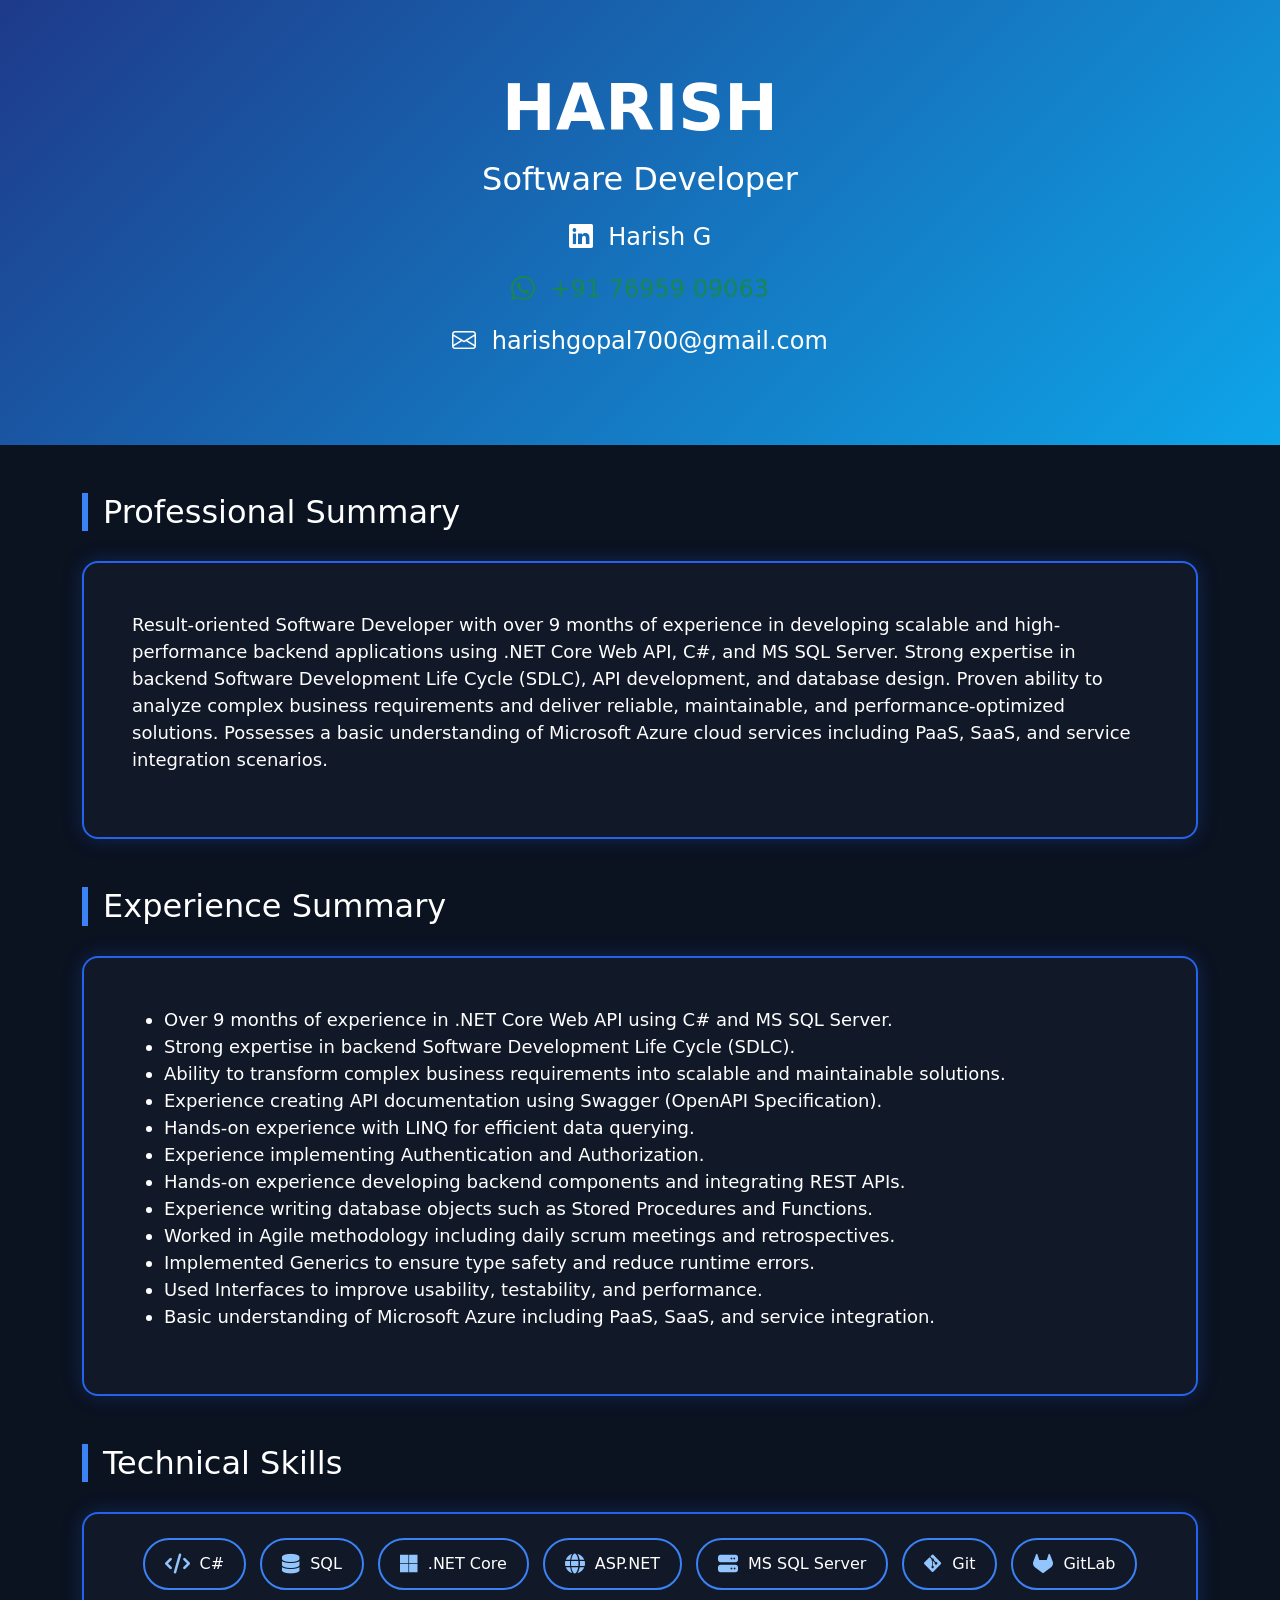
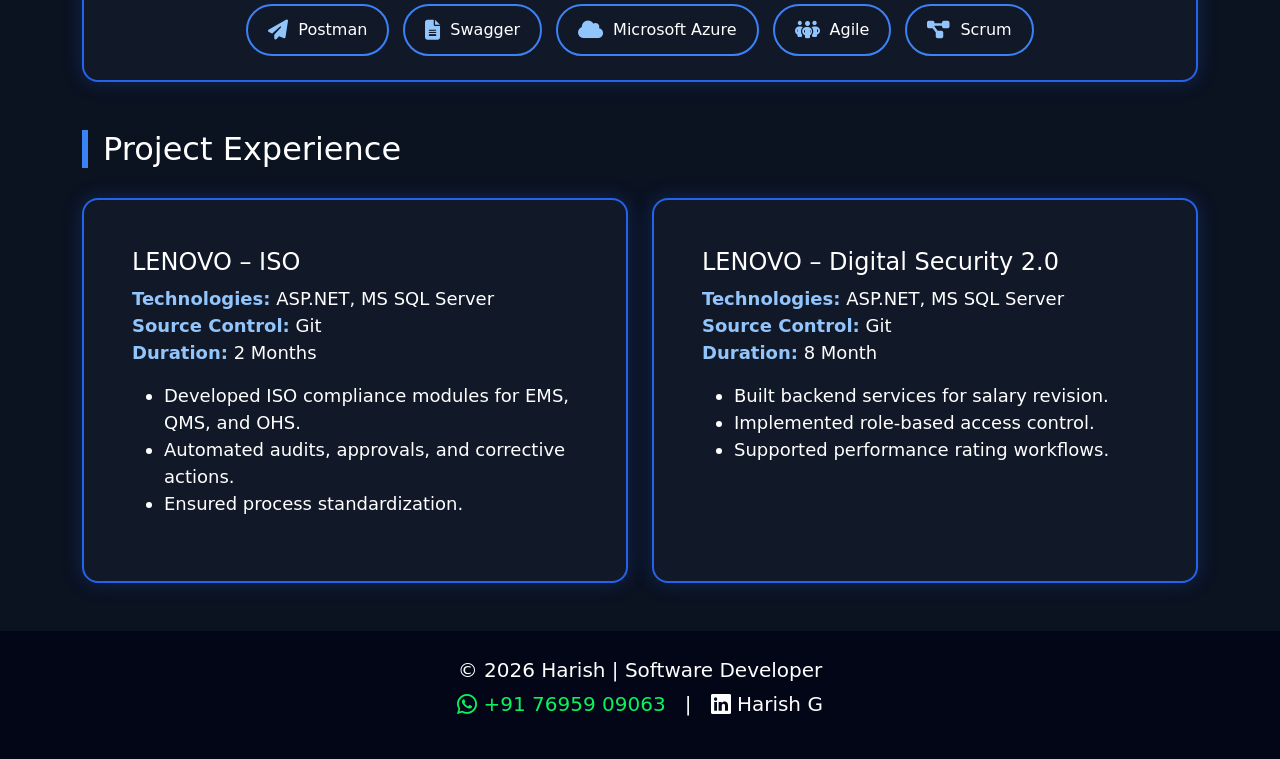
==== index.html @ 1e72f40f "Fix HTML encoding issues in index.html" ====
<!DOCTYPE html>
<html lang="en">
<head>
    <meta charset="UTF-8">
    <title>Harish | Software Developer</title>
    <meta name="viewport" content="width=device-width, initial-scale=1">

    <!-- Bootstrap -->
    <link href="https://cdn.jsdelivr.net/npm/bootstrap@5.3.2/dist/css/bootstrap.min.css" rel="stylesheet">

    <!-- Icons -->
    <link href="https://cdn.jsdelivr.net/npm/bootstrap-icons/font/bootstrap-icons.css" rel="stylesheet">
    <link href="https://cdnjs.cloudflare.com/ajax/libs/font-awesome/6.5.1/css/all.min.css" rel="stylesheet">

    <style>
        /* FORCE WHITE TEXT */
        body, p, li, span, a,
        h1, h2, h3, h4, h5, h6 {
            color: #ffffff !important;
        }

        body {
            margin: 0;
            background-color: #0b1220;
            font-size: 18px;
        }

        a { text-decoration: none; }

        /* HERO */
        .hero {
            background: linear-gradient(135deg, #1e3a8a, #0ea5e9);
            padding: 70px 0;
            text-align: center;
        }

        .hero * {
            background: transparent !important;
        }

        h1 { font-size: 4rem; }

        /* SECTION TITLE */
        .section-title {
            border-left: 6px solid #3b82f6;
            padding-left: 15px;
            margin-bottom: 30px;
        }

        /* CARD */
        .card {
            background-color: #111827;
            border: 2px solid #2563eb;
            border-radius: 16px;
            box-shadow: 0 0 20px rgba(37,99,235,0.25);
            transition: all 0.35s ease;
        }

        .card:hover {
            transform: translateY(-8px);
            box-shadow: 0 25px 45px rgba(59,130,246,0.55);
        }

        /* TECH SKILL BUTTONS */
        .skills-wrapper {
            display: flex;
            flex-wrap: wrap;
            justify-content: center;
            gap: 14px;
        }

        .skill-btn {
            display: inline-flex;
            align-items: center;
            gap: 10px;
            padding: 12px 20px;
            border-radius: 30px;
            border: 2px solid #3b82f6;
            background: transparent;
            color: #ffffff;
            font-size: 16px;
            transition: all 0.3s ease;
            cursor: pointer;
        }

        .skill-btn i {
            font-size: 20px;
            color: #93c5fd;
        }

        .skill-btn:hover {
            background: #2563eb;
            transform: translateY(-5px) scale(1.05);
            box-shadow: 0 0 20px rgba(59,130,246,0.7);
        }

        /* WHATSAPP */
        .whatsapp {
            color: #0af25f !important;
        }

        footer {
            background-color: #020617;
        }

        .project-meta strong {
            color: #93c5fd !important;
        }
    </style>
</head>
<body>

<!-- HERO -->
<section class="hero">
    <div class="container text-center">
        <h1 class="fw-bold">HARISH</h1>
        <p class="fs-2">Software Developer</p>

        <!-- LinkedIn -->
        <p class="fs-4">
            <i class="bi bi-linkedin me-2"></i>
            <a href="https://www.linkedin.com/in/harish5630145/"
               target="_blank"
               rel="noopener noreferrer">
                Harish G
            </a>
        </p>

        <!-- WhatsApp -->
        <p class="fs-4">
            <i class="bi bi-whatsapp me-2 text-success"></i>
            <a href="https://wa.me/917695909063"
               target="_blank"
               rel="noopener noreferrer"
               class="text-success">
                +91 76959 09063
            </a>
        </p>

        <!-- Email -->
       <p class="fs-4">
    <i class="bi bi-envelope me-2"></i>
    <a href="mailto:harishgopal700@gmail.com">
        harishgopal700@gmail.com
    </a>
</p>
    </div>
</section>


<div class="container my-5">

    <!-- PROFESSIONAL SUMMARY -->
    <section class="mb-5">
        <h2 class="section-title">Professional Summary</h2>
        <div class="card p-5">
            <p>
                     Result-oriented Software Developer with over 9 months of experience in developing
                scalable and high-performance backend applications using .NET Core Web API, C#,
                and MS SQL Server. Strong expertise in backend Software Development Life Cycle (SDLC),
                API development, and database design. Proven ability to analyze complex business
                requirements and deliver reliable, maintainable, and performance-optimized solutions.
                Possesses a basic understanding of Microsoft Azure cloud services including PaaS,
                SaaS, and service integration scenarios.
            </p>
        </div>
    </section>

    <!-- EXPERIENCE SUMMARY -->
    <section class="mb-5">
        <h2 class="section-title">Experience Summary</h2>
        <div class="card p-5">
            <ul>
               <li>Over 9 months of experience in .NET Core Web API using C# and MS SQL Server.</li>
                <li>Strong expertise in backend Software Development Life Cycle (SDLC).</li>
                <li>Ability to transform complex business requirements into scalable and maintainable solutions.</li>
                <li>Experience creating API documentation using Swagger (OpenAPI Specification).</li>
                <li>Hands-on experience with LINQ for efficient data querying.</li>
                <li>Experience implementing Authentication and Authorization.</li>
                <li>Hands-on experience developing backend components and integrating REST APIs.</li>
                <li>Experience writing database objects such as Stored Procedures and Functions.</li>
                <li>Worked in Agile methodology including daily scrum meetings and retrospectives.</li>
                <li>Implemented Generics to ensure type safety and reduce runtime errors.</li>
                <li>Used Interfaces to improve usability, testability, and performance.</li>
                <li>Basic understanding of Microsoft Azure including PaaS, SaaS, and service integration.</li>
            </ul>
        </div>
    </section>

    <!-- TECHNICAL SKILLS (ICON + TEXT BUTTONS) -->
    <section class="mb-5">
        <h2 class="section-title">Technical Skills</h2>
        <div class="card p-4">
            <div class="skills-wrapper">
                <div class="skill-btn"><i class="fa-solid fa-code"></i> C#</div>
                <div class="skill-btn"><i class="fa-solid fa-database"></i> SQL</div>
                <div class="skill-btn"><i class="fa-brands fa-microsoft"></i> .NET Core</div>
                <div class="skill-btn"><i class="fa-solid fa-globe"></i> ASP.NET</div>
                <div class="skill-btn"><i class="fa-solid fa-server"></i> MS SQL Server</div>
                <div class="skill-btn"><i class="fa-brands fa-git-alt"></i> Git</div>
                <div class="skill-btn"><i class="fa-brands fa-gitlab"></i> GitLab</div>
                <div class="skill-btn"><i class="fa-solid fa-paper-plane"></i> Postman</div>
                <div class="skill-btn"><i class="fa-solid fa-file-lines"></i> Swagger</div>
                <div class="skill-btn"><i class="fa-solid fa-cloud"></i> Microsoft Azure</div>
                <div class="skill-btn"><i class="fa-solid fa-people-group"></i> Agile</div>
                <div class="skill-btn"><i class="fa-solid fa-diagram-project"></i> Scrum</div>
            </div>
        </div>
    </section>

    <!-- PROJECT EXPERIENCE -->
    <section>
        <h2 class="section-title">Project Experience</h2>

        <div class="row g-4">
            <div class="col-md-6">
                <div class="card p-5 h-100">
                    <h4>LENOVO – ISO</h4>
                    <p class="project-meta">
                        <strong>Technologies:</strong> ASP.NET, MS SQL Server<br>
						<strong>Source Control:</strong> Git<br>
                        <strong>Duration:</strong> 2 Months
                    </p>
                    <ul>
                        <li>Developed ISO compliance modules for EMS, QMS, and OHS.</li>
                        <li>Automated audits, approvals, and corrective actions.</li>
                        <li>Ensured process standardization.</li>
                    </ul>
                </div>
            </div>

            <div class="col-md-6">
                <div class="card p-5 h-100">
                    <h4>LENOVO – Digital Security 2.0</h4>
                    <p class="project-meta">
                        <strong>Technologies:</strong> ASP.NET, MS SQL Server<br>
                        <strong>Source Control:</strong> Git<br>
                        <strong>Duration:</strong> 8 Month
                    </p>
                    <ul>
                        <li>Built backend services for salary revision.</li>
                        <li>Implemented role-based access control.</li>
                        <li>Supported performance rating workflows.</li>
                    </ul>
                </div>
            </div>
        </div>
    </section>

</div>

<!-- FOOTER -->
<footer class="text-center py-4 mt-5">
    <p class="fs-5 mb-1">© 2026 Harish | Software Developer</p>
    <p class="fs-5">
        <i class="bi bi-whatsapp whatsapp"></i>
        <a href="https://wa.me/917695909063" target="_blank" class="whatsapp">
            +91 76959 09063
        </a>
        &nbsp; | &nbsp;
        <i class="bi bi-linkedin"></i>
        <a href="https://www.linkedin.com/in/harish5630145/" target="_blank">
            Harish G
        </a>
    </p>
</footer>

</body>
</html>
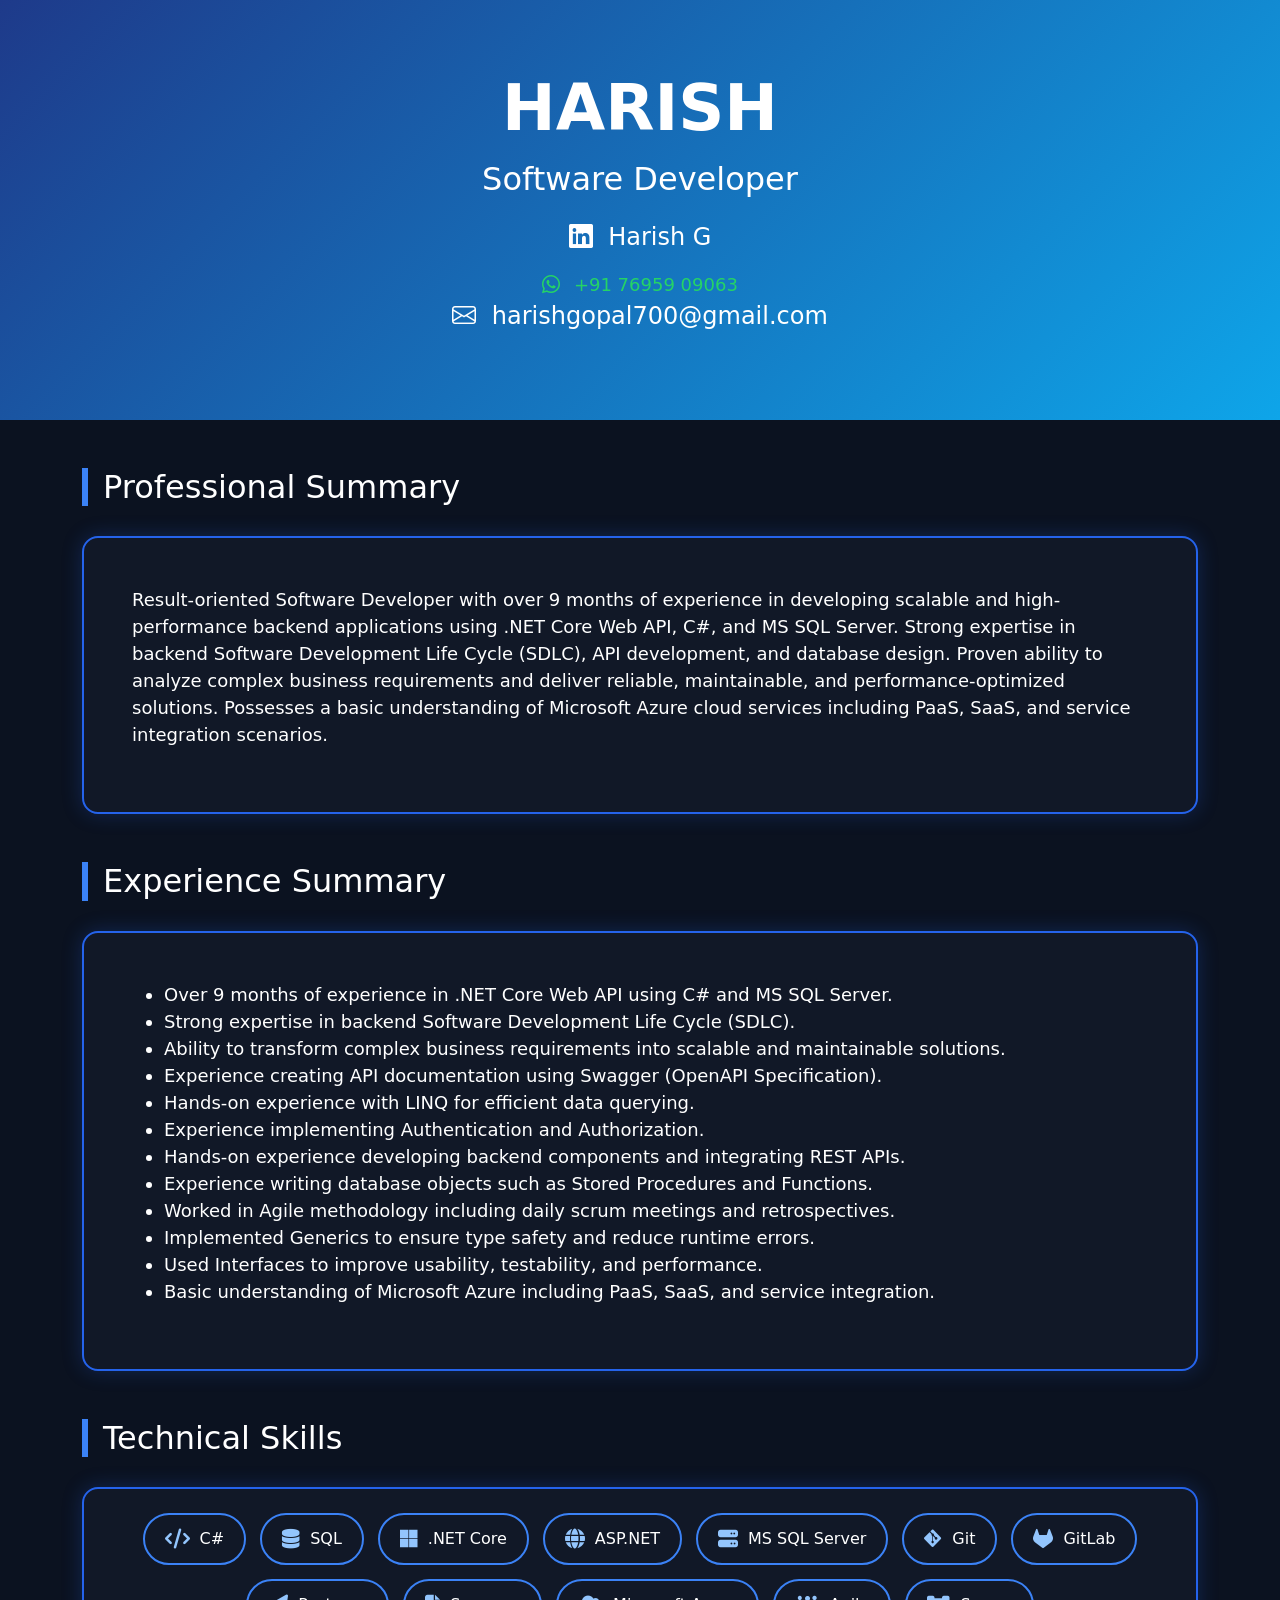
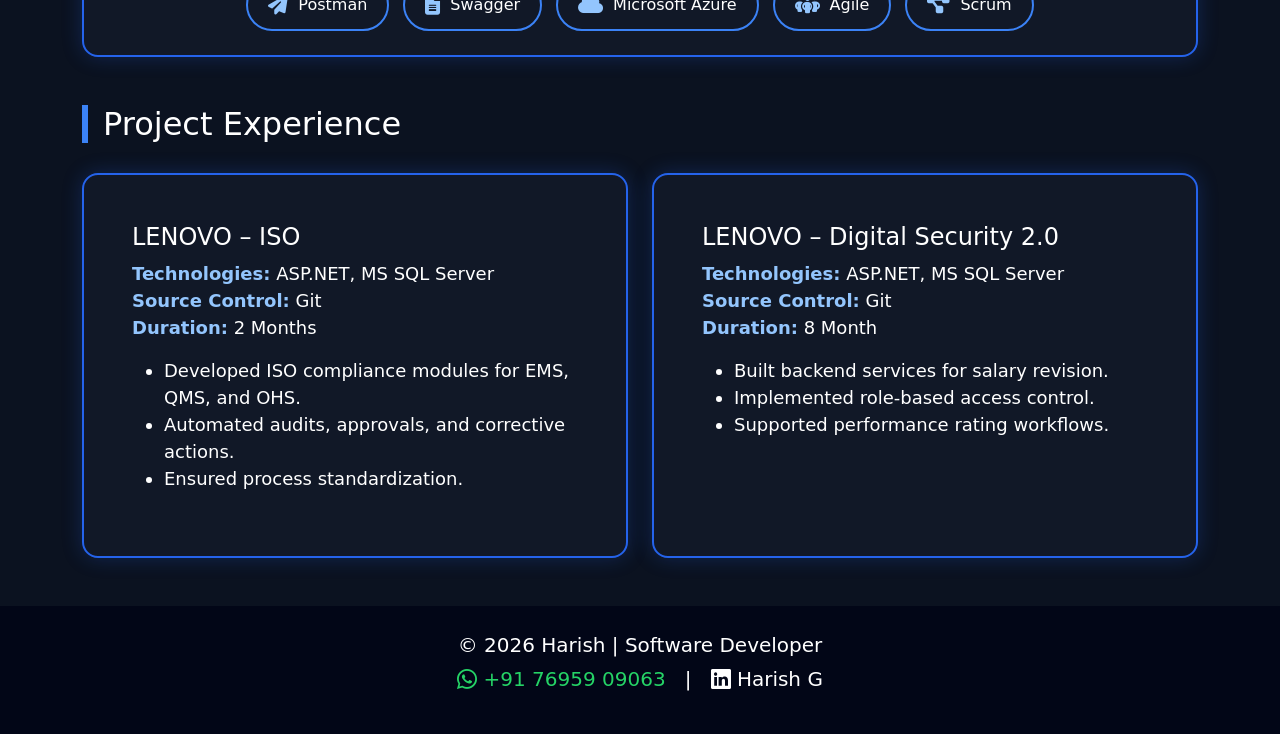
==== commit 2913a210: "Update index.html" ====
--- a/index.html
+++ b/index.html
@@ -96,7 +96,7 @@
 
         /* WHATSAPP */
         .whatsapp {
-            color: #0af25f !important;
+           color: #25D366 !important;
         }
 
         footer {
@@ -127,15 +127,14 @@
         </p>
 
         <!-- WhatsApp -->
-        <p class="fs-4">
-            <i class="bi bi-whatsapp me-2 text-success"></i>
-            <a href="https://wa.me/917695909063"
-               target="_blank"
-               rel="noopener noreferrer"
-               class="text-success">
-                +91 76959 09063
-            </a>
-        </p>
+		<i class="bi bi-whatsapp me-2 whatsapp"></i>
+		<a href="https://wa.me/917695909063"
+		   target="_blank"
+		   rel="noopener noreferrer"
+		   class="whatsapp">
+		    +91 76959 09063
+		</a>
+
 
         <!-- Email -->
        <p class="fs-4">
@@ -271,3 +270,4 @@
 
 
 
+
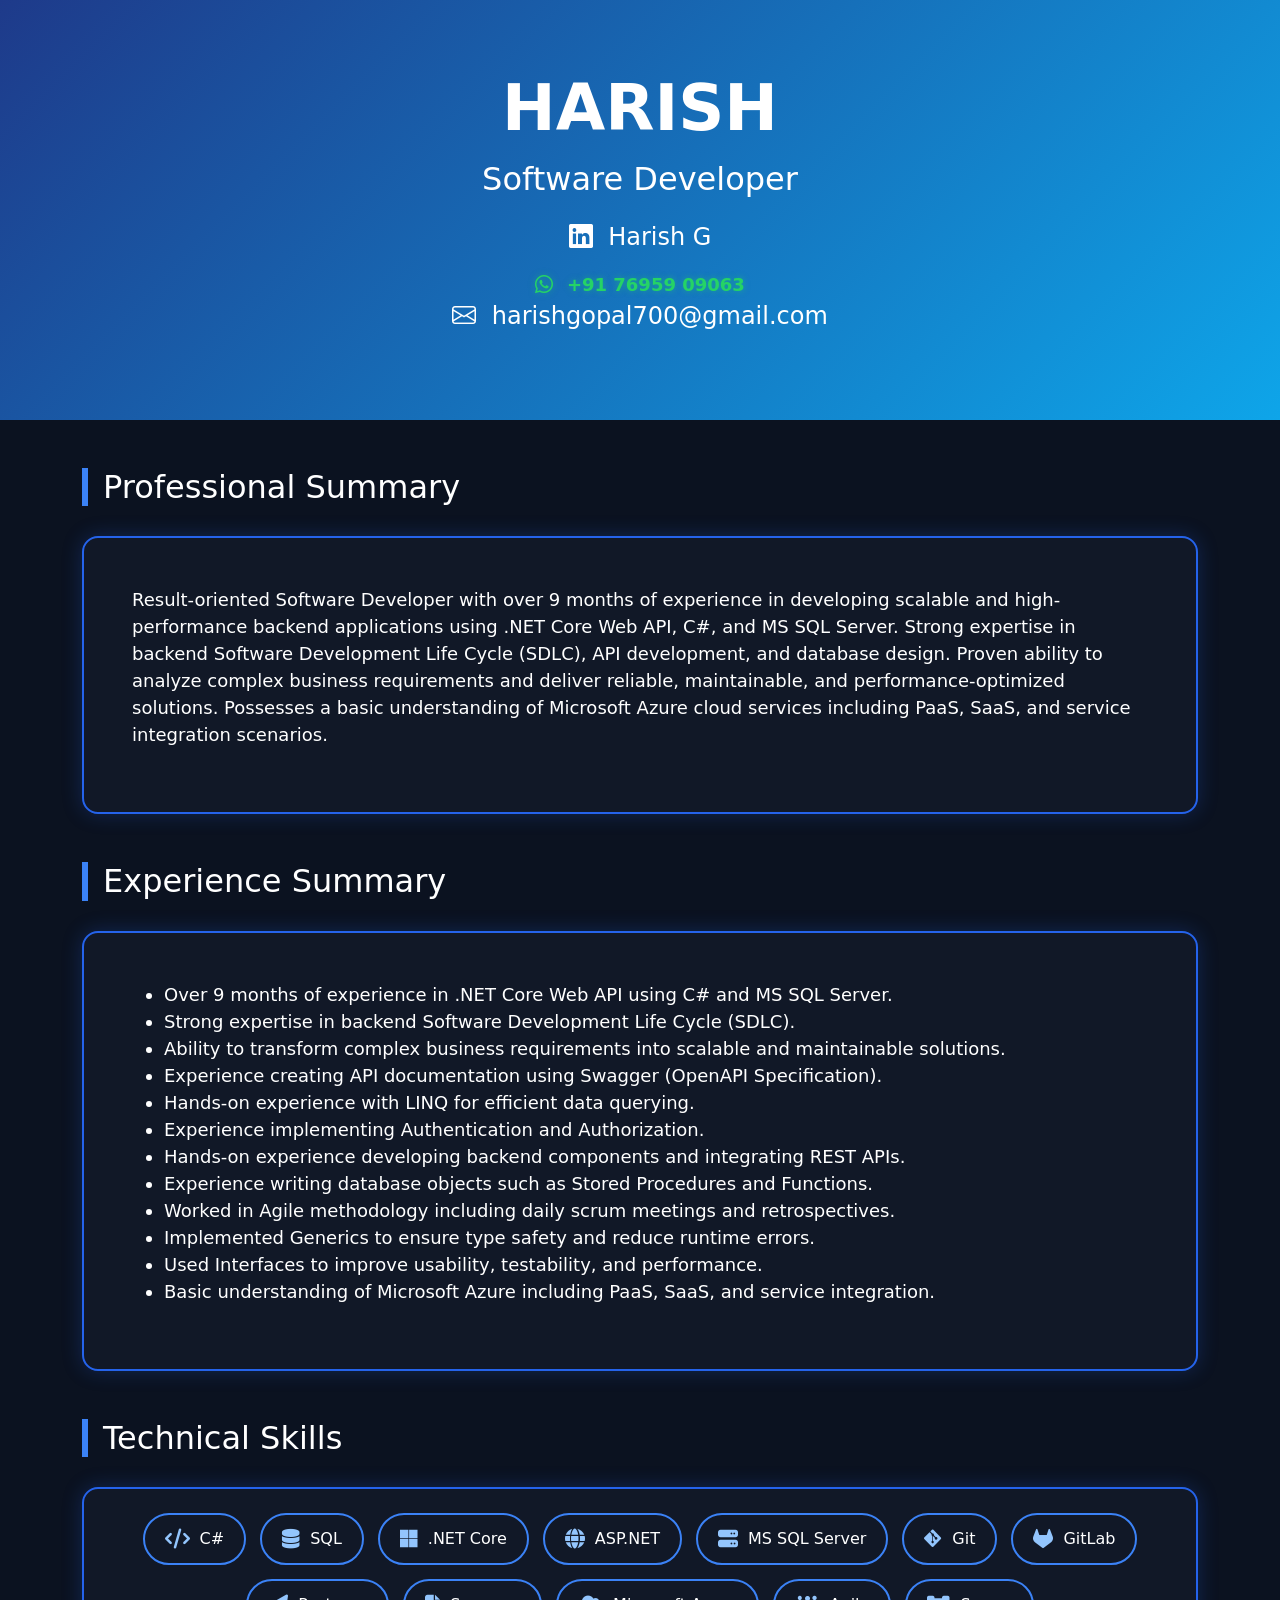
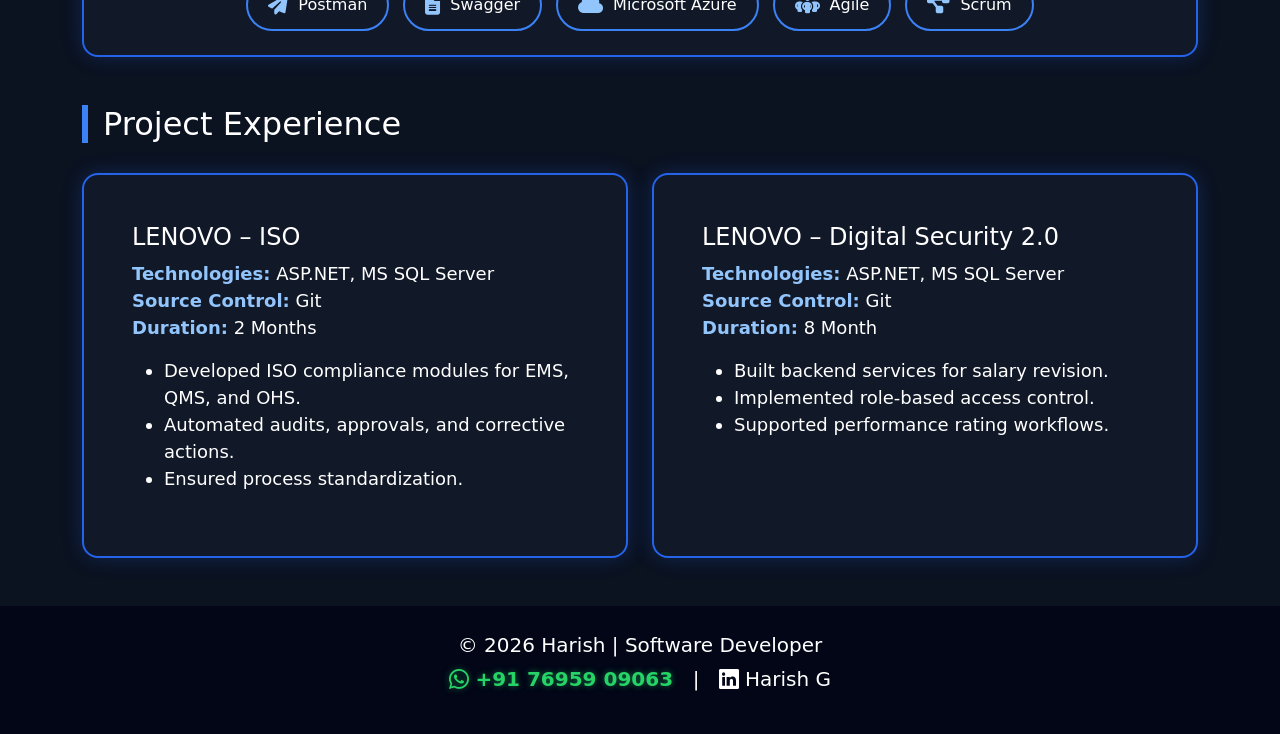
==== commit aa49d656: "Fix HTML encoding issues in index.html" ====
--- a/index.html
+++ b/index.html
@@ -95,9 +95,11 @@
         }
 
         /* WHATSAPP */
-        .whatsapp {
-           color: #25D366 !important;
-        }
+       .whatsapp {
+    color: #25D366 !important;
+    font-weight: 600;
+    text-shadow: 0 0 6px rgba(37, 211, 102, 0.5);
+}
 
         footer {
             background-color: #020617;
@@ -271,3 +273,4 @@
 
 
 
+
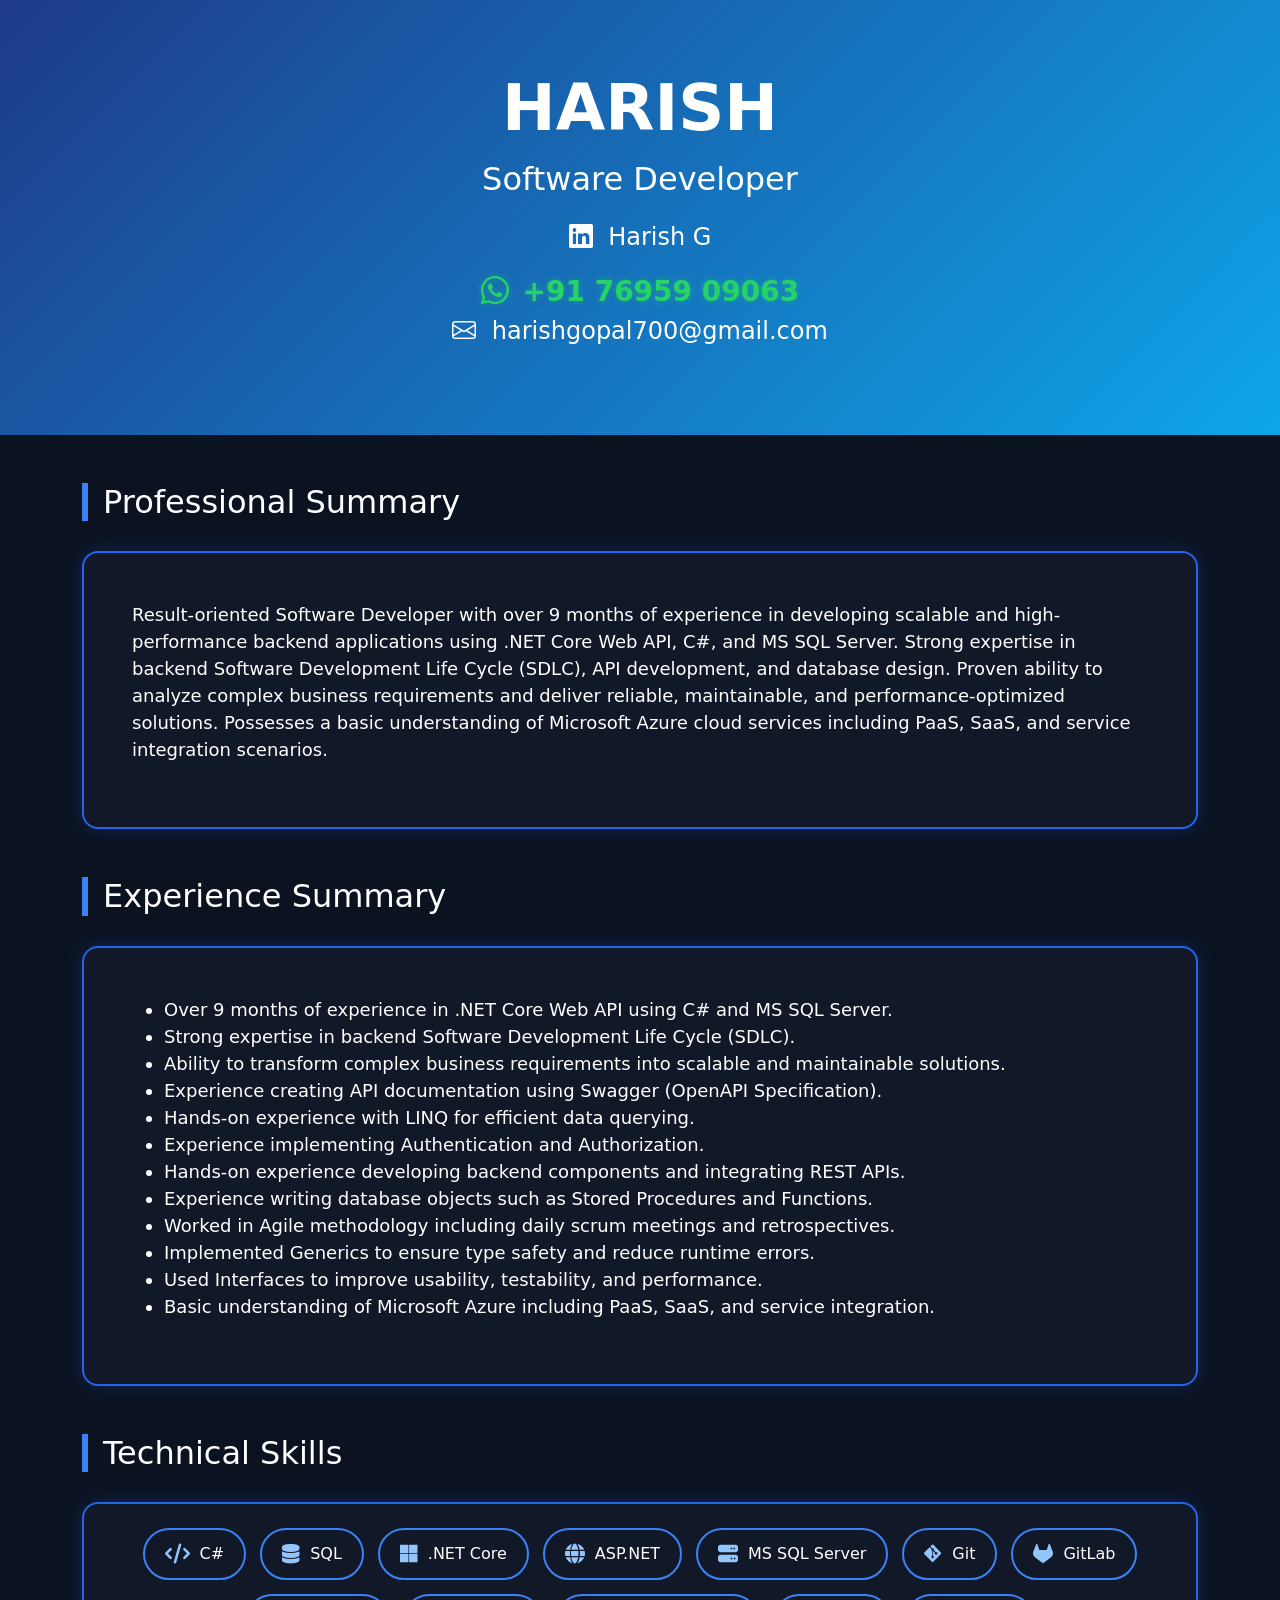
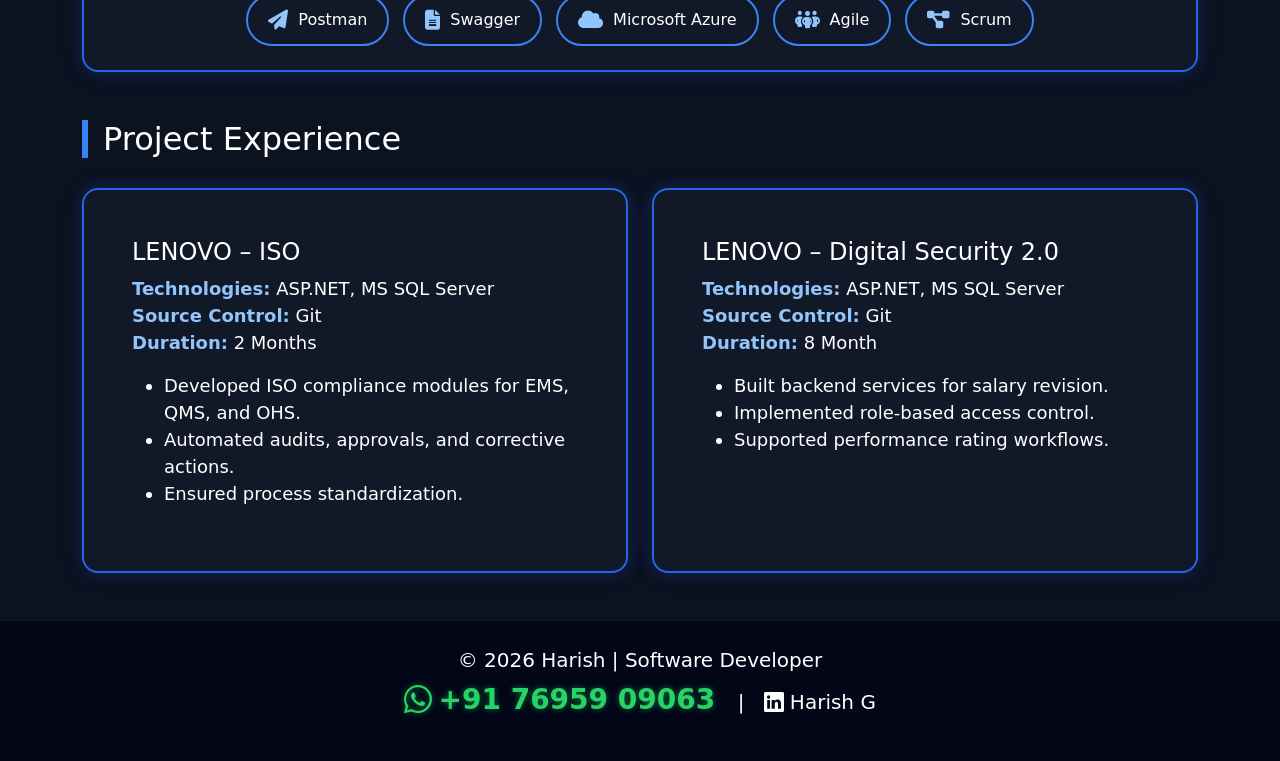
==== commit c373816a: "Fix HTML encoding issues in index.html" ====
--- a/index.html
+++ b/index.html
@@ -98,6 +98,7 @@
        .whatsapp {
     color: #25D366 !important;
     font-weight: 600;
+    font-size: 28px;
     text-shadow: 0 0 6px rgba(37, 211, 102, 0.5);
 }
 
@@ -274,3 +275,4 @@
 
 
 
+
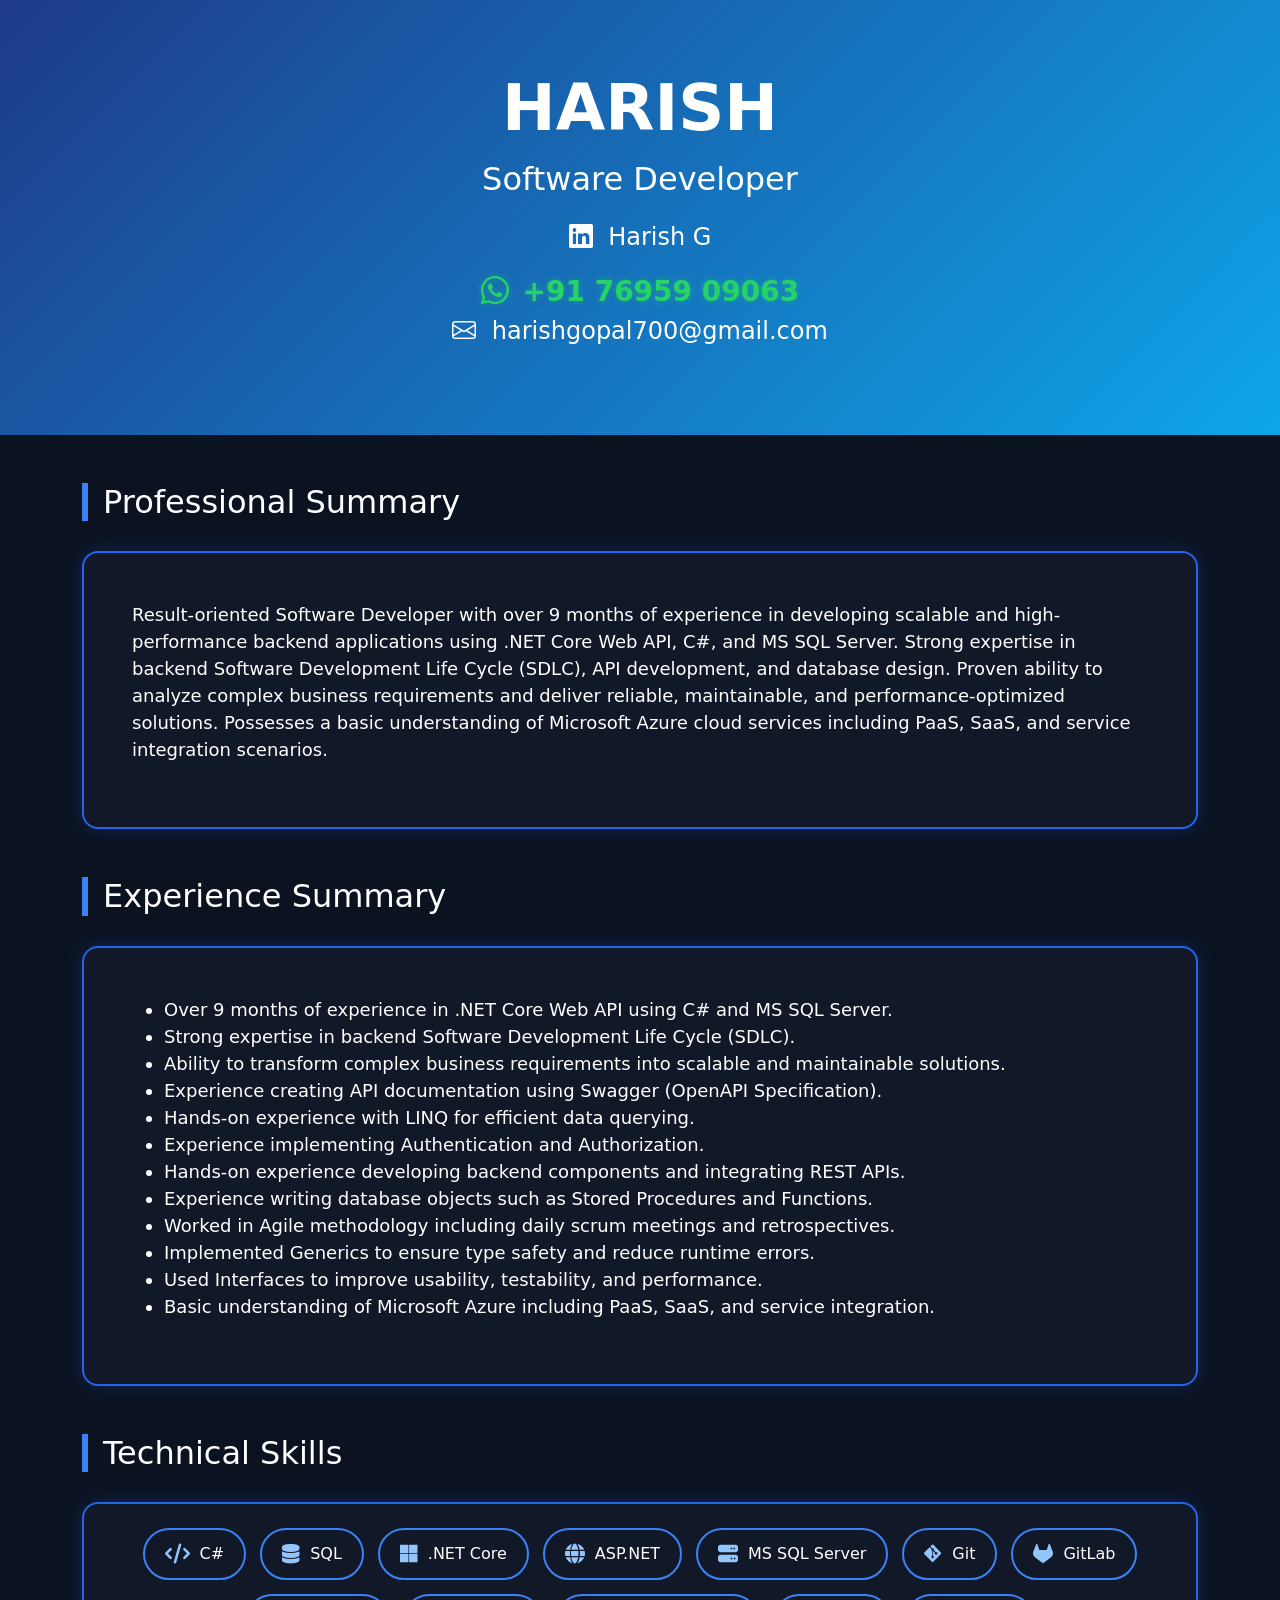
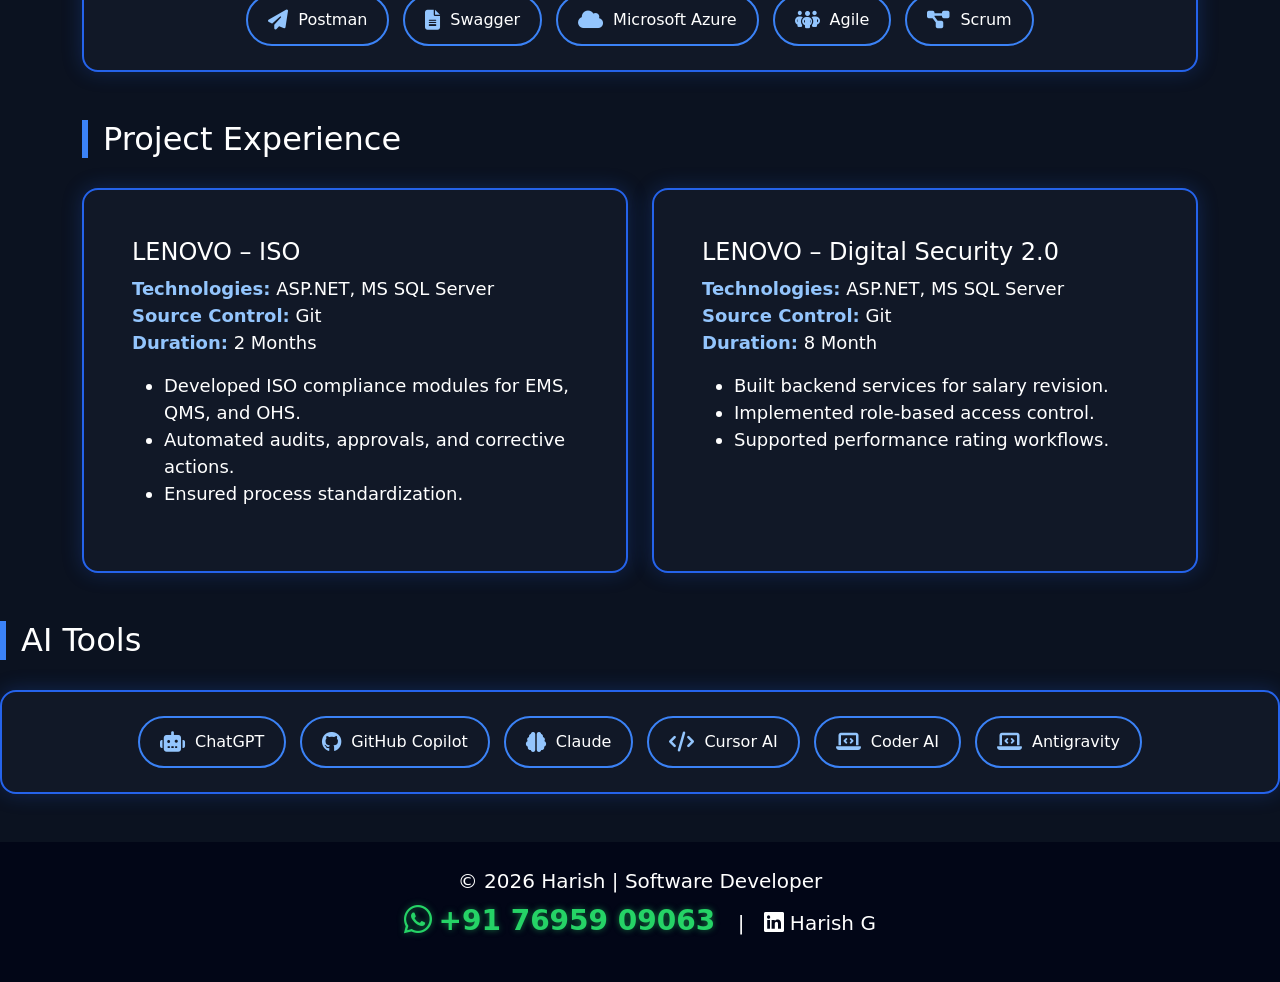
==== commit 6cff47ac: "Update index.html" ====
--- a/index.html
+++ b/index.html
@@ -250,7 +250,35 @@
     </section>
 
 </div>
-
+<section class="mb-5">
+    <h2 class="section-title">AI Tools</h2>
+    <div class="card p-4">
+        <div class="skills-wrapper">
+            <div class="skill-btn">
+                <i class="fa-solid fa-robot"></i> ChatGPT
+            </div>
+
+            <div class="skill-btn">
+                <i class="fa-brands fa-github"></i> GitHub Copilot
+            </div>
+
+            <div class="skill-btn">
+                <i class="fa-solid fa-brain"></i> Claude
+            </div>
+
+            <div class="skill-btn">
+                <i class="fa-solid fa-code"></i> Cursor AI
+            </div>
+
+            <div class="skill-btn">
+                <i class="fa-solid fa-laptop-code"></i> Coder AI
+            </div>
+			  <div class="skill-btn">
+                <i class="fa-solid fa-laptop-code"></i>Antigravity 
+            </div>
+        </div>
+    </div>
+</section>
 <!-- FOOTER -->
 <footer class="text-center py-4 mt-5">
     <p class="fs-5 mb-1">© 2026 Harish | Software Developer</p>
@@ -276,3 +304,4 @@
 
 
 
+
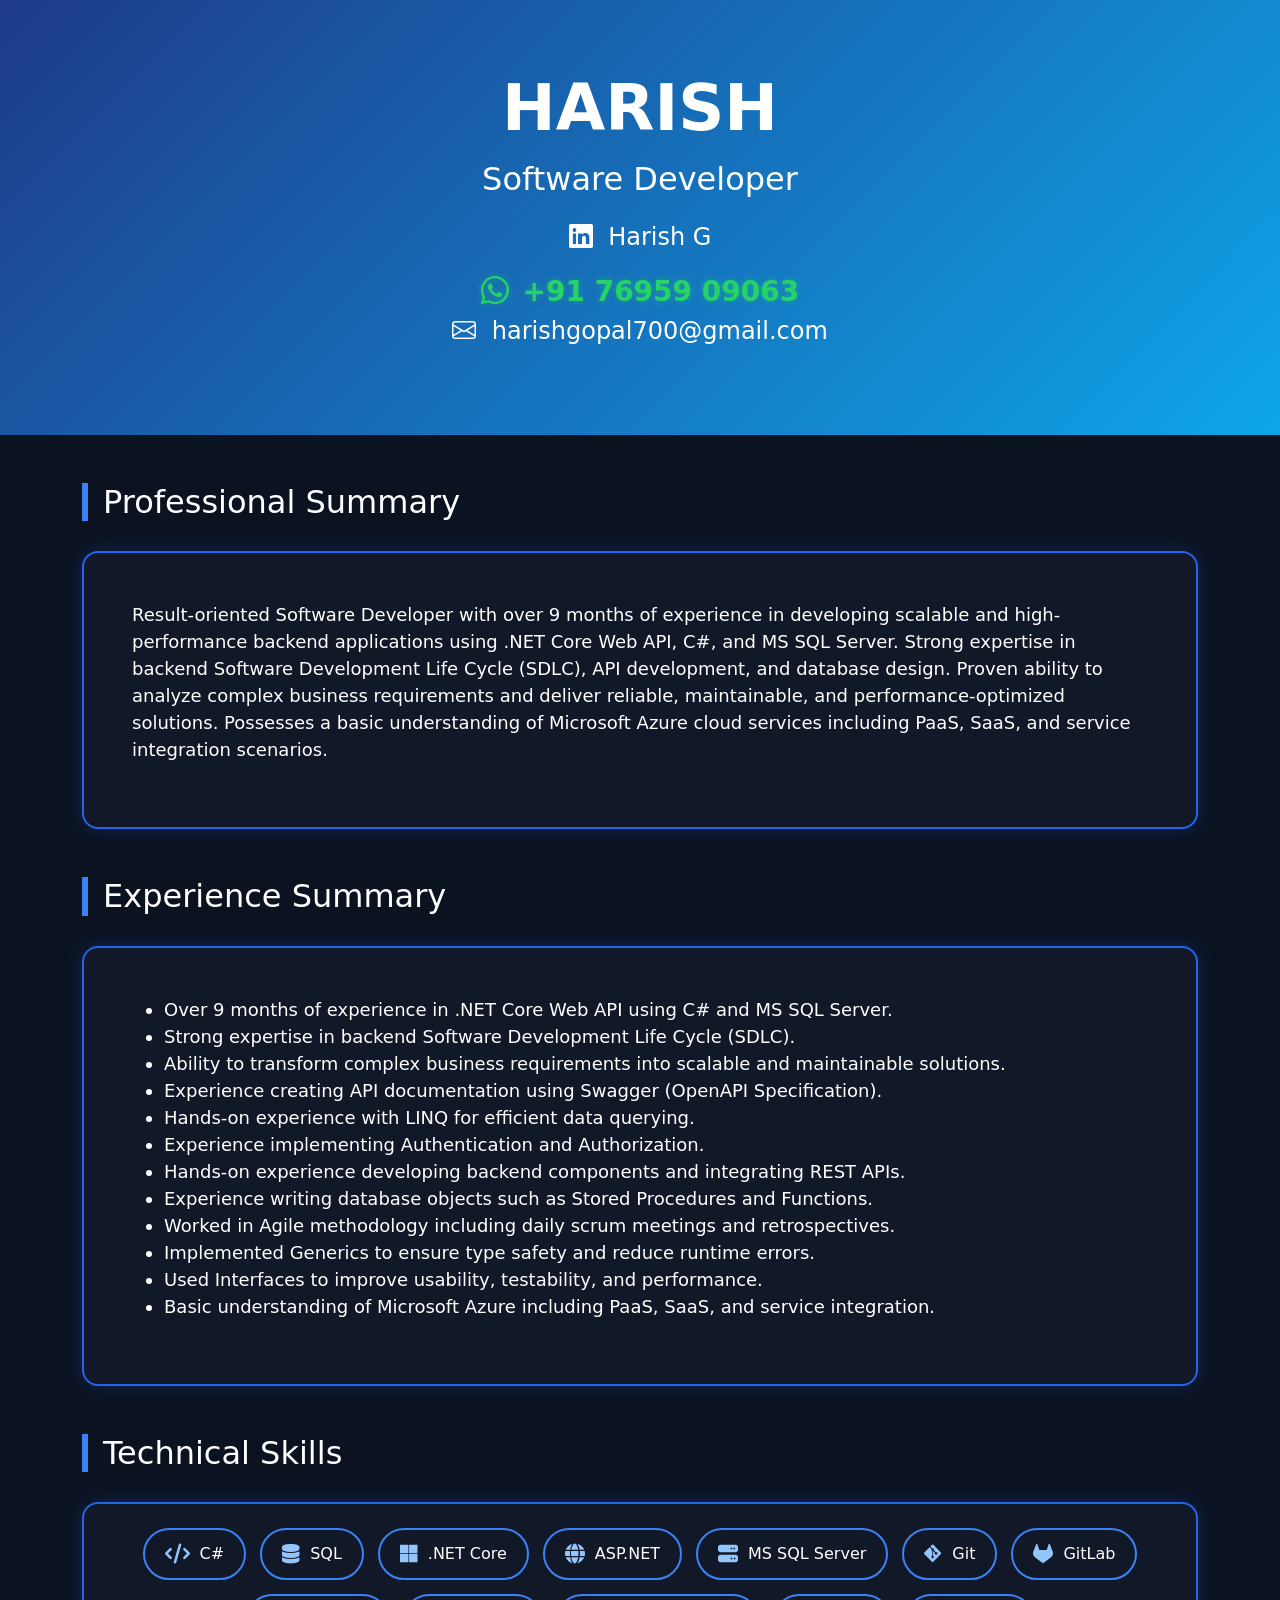
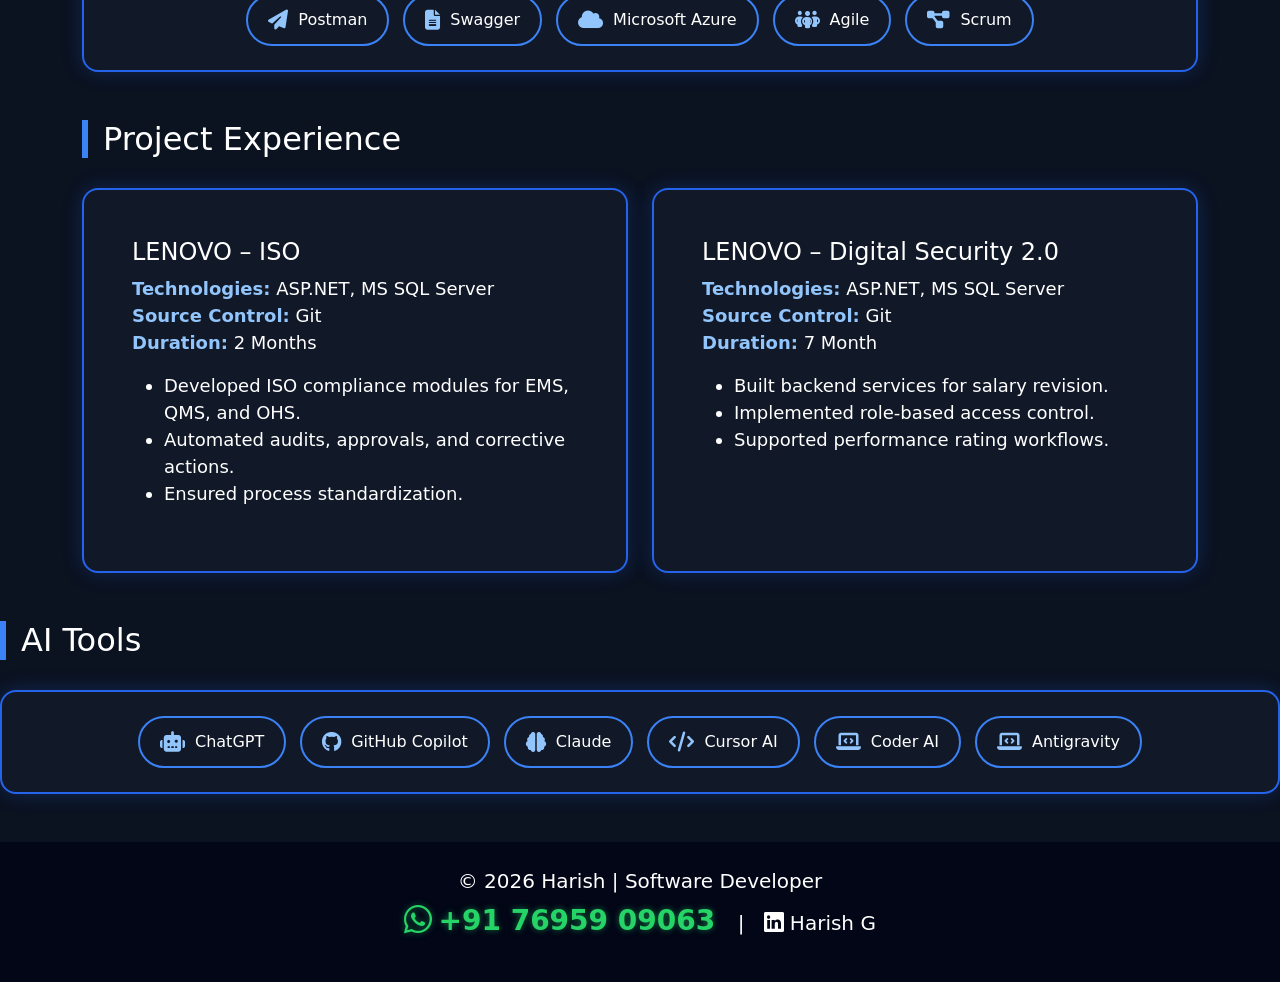
==== commit a4abd113: "Update index.html" ====
--- a/index.html
+++ b/index.html
@@ -237,7 +237,7 @@
                     <p class="project-meta">
                         <strong>Technologies:</strong> ASP.NET, MS SQL Server<br>
                         <strong>Source Control:</strong> Git<br>
-                        <strong>Duration:</strong> 8 Month
+                        <strong>Duration:</strong> 7 Month
                     </p>
                     <ul>
                         <li>Built backend services for salary revision.</li>
@@ -305,3 +305,4 @@
 
 
 
+
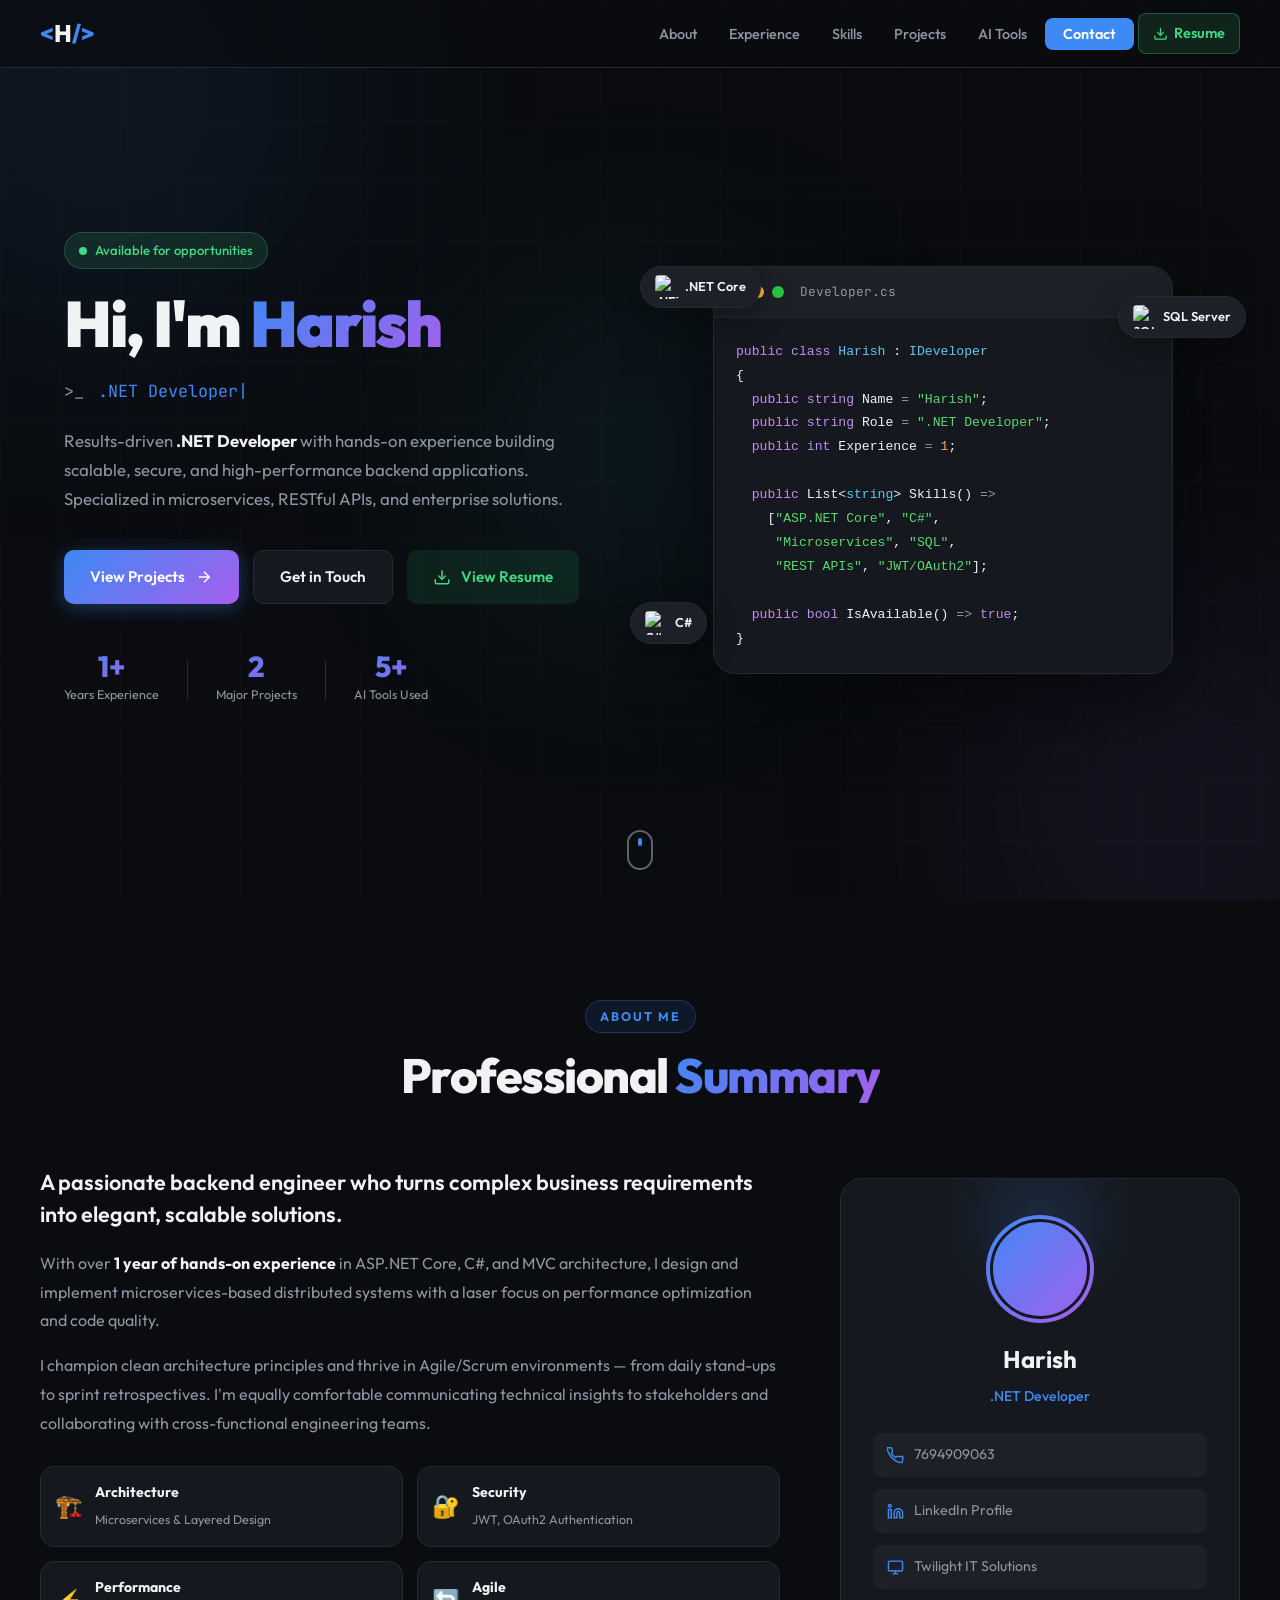
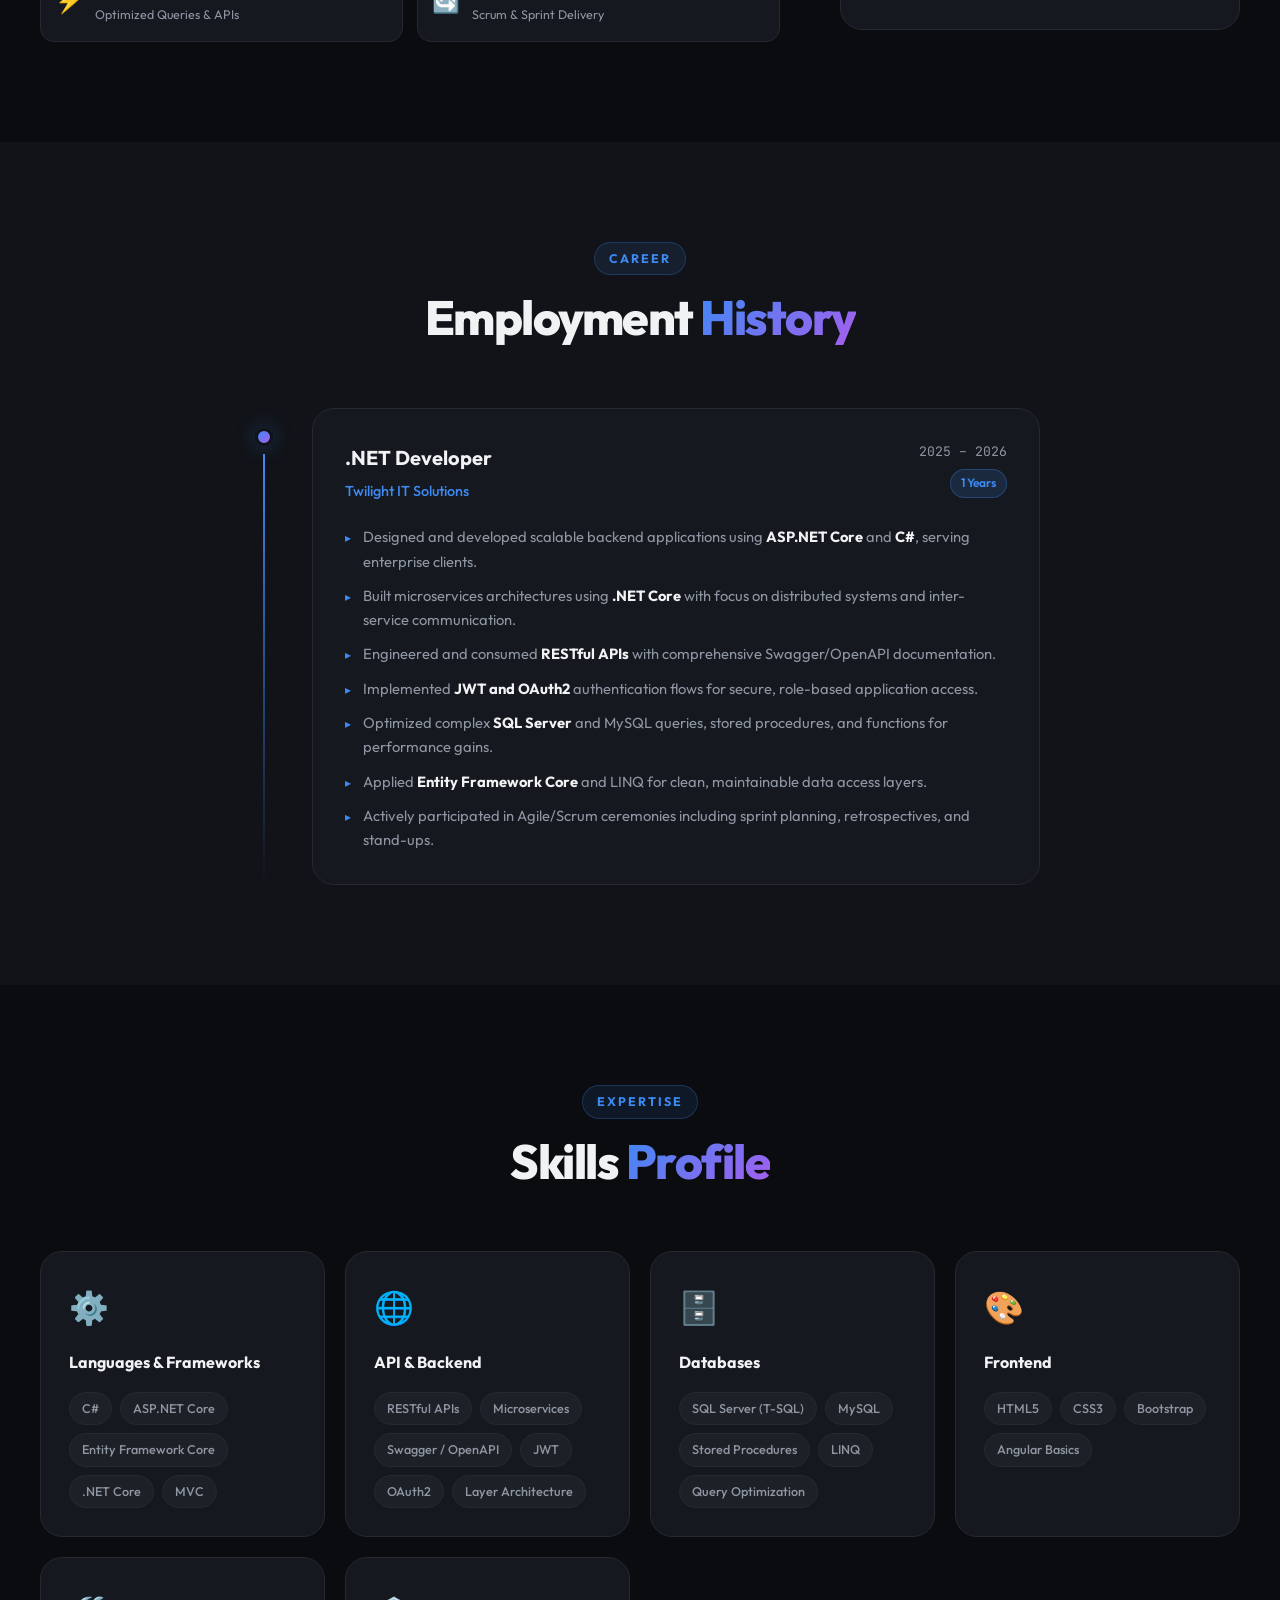
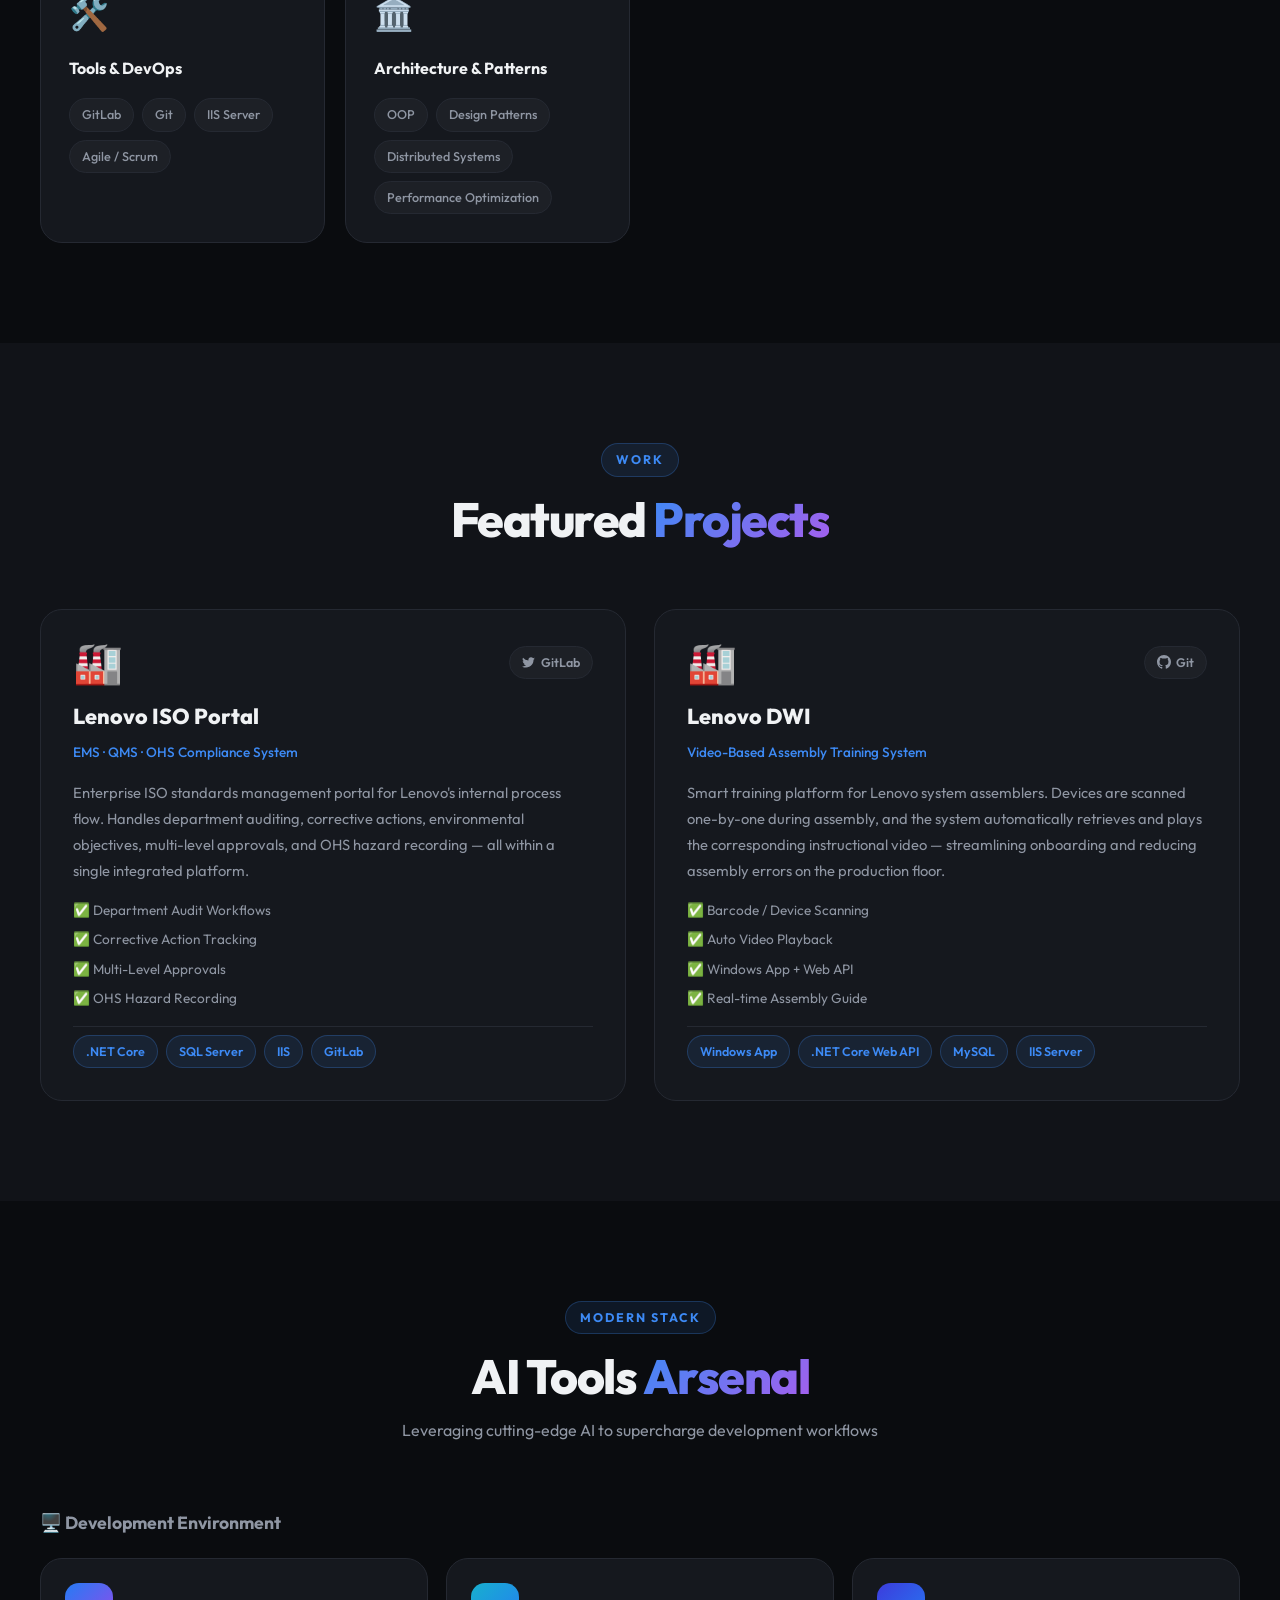
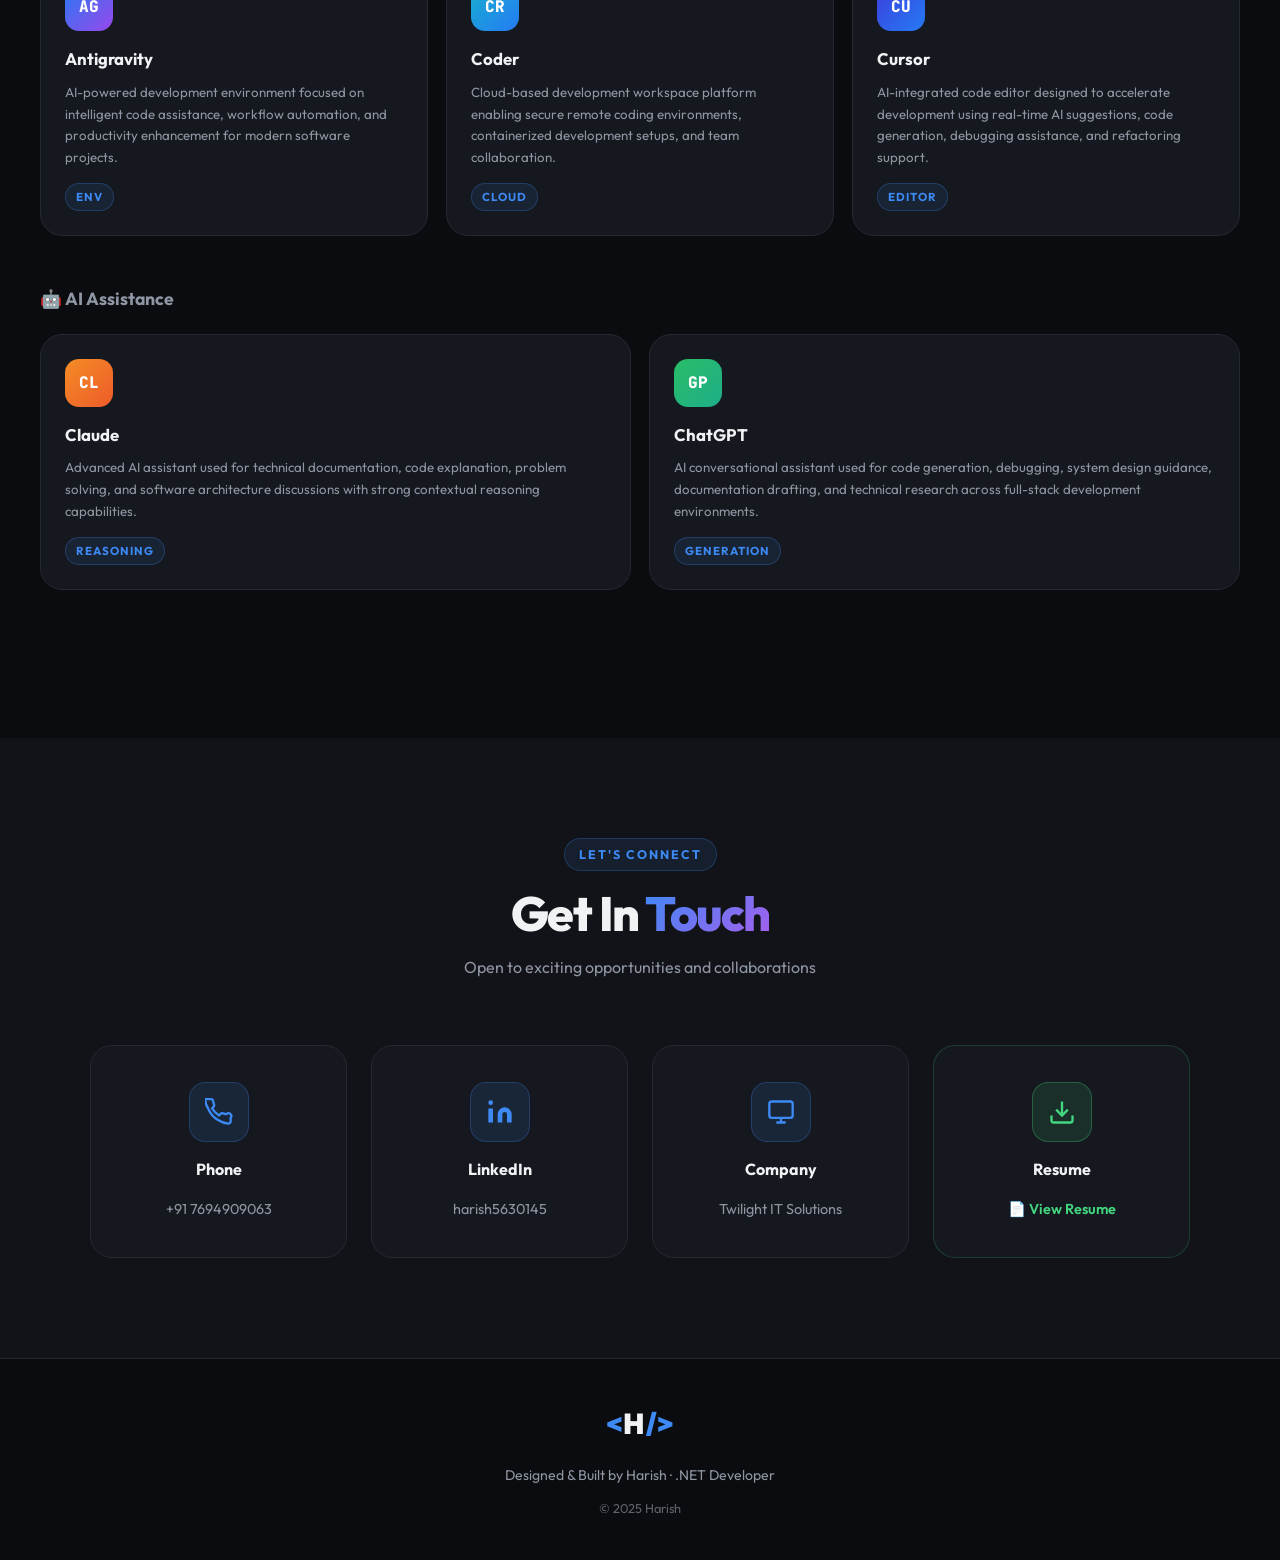
==== commit 31a8f4fa: "Add files via upload" ====
--- a/index.html
+++ b/index.html
@@ -1,308 +1,624 @@
 <!DOCTYPE html>
 <html lang="en">
+
 <head>
-    <meta charset="UTF-8">
-    <title>Harish | Software Developer</title>
-    <meta name="viewport" content="width=device-width, initial-scale=1">
-
-    <!-- Bootstrap -->
-    <link href="https://cdn.jsdelivr.net/npm/bootstrap@5.3.2/dist/css/bootstrap.min.css" rel="stylesheet">
-
-    <!-- Icons -->
-    <link href="https://cdn.jsdelivr.net/npm/bootstrap-icons/font/bootstrap-icons.css" rel="stylesheet">
-    <link href="https://cdnjs.cloudflare.com/ajax/libs/font-awesome/6.5.1/css/all.min.css" rel="stylesheet">
-
-    <style>
-        /* FORCE WHITE TEXT */
-        body, p, li, span, a,
-        h1, h2, h3, h4, h5, h6 {
-            color: #ffffff !important;
-        }
-
-        body {
-            margin: 0;
-            background-color: #0b1220;
-            font-size: 18px;
-        }
-
-        a { text-decoration: none; }
-
-        /* HERO */
-        .hero {
-            background: linear-gradient(135deg, #1e3a8a, #0ea5e9);
-            padding: 70px 0;
-            text-align: center;
-        }
-
-        .hero * {
-            background: transparent !important;
-        }
-
-        h1 { font-size: 4rem; }
-
-        /* SECTION TITLE */
-        .section-title {
-            border-left: 6px solid #3b82f6;
-            padding-left: 15px;
-            margin-bottom: 30px;
-        }
-
-        /* CARD */
-        .card {
-            background-color: #111827;
-            border: 2px solid #2563eb;
-            border-radius: 16px;
-            box-shadow: 0 0 20px rgba(37,99,235,0.25);
-            transition: all 0.35s ease;
-        }
-
-        .card:hover {
-            transform: translateY(-8px);
-            box-shadow: 0 25px 45px rgba(59,130,246,0.55);
-        }
-
-        /* TECH SKILL BUTTONS */
-        .skills-wrapper {
-            display: flex;
-            flex-wrap: wrap;
-            justify-content: center;
-            gap: 14px;
-        }
-
-        .skill-btn {
-            display: inline-flex;
-            align-items: center;
-            gap: 10px;
-            padding: 12px 20px;
-            border-radius: 30px;
-            border: 2px solid #3b82f6;
-            background: transparent;
-            color: #ffffff;
-            font-size: 16px;
-            transition: all 0.3s ease;
-            cursor: pointer;
-        }
-
-        .skill-btn i {
-            font-size: 20px;
-            color: #93c5fd;
-        }
-
-        .skill-btn:hover {
-            background: #2563eb;
-            transform: translateY(-5px) scale(1.05);
-            box-shadow: 0 0 20px rgba(59,130,246,0.7);
-        }
-
-        /* WHATSAPP */
-       .whatsapp {
-    color: #25D366 !important;
-    font-weight: 600;
-    font-size: 28px;
-    text-shadow: 0 0 6px rgba(37, 211, 102, 0.5);
-}
-
-        footer {
-            background-color: #020617;
-        }
-
-        .project-meta strong {
-            color: #93c5fd !important;
-        }
-    </style>
+    <meta charset="UTF-8" />
+    <meta name="viewport" content="width=device-width, initial-scale=1.0" />
+    <title>Harish | .NET Developer Portfolio</title>
+    <meta name="description"
+        content="Results-driven .NET Developer with experience in ASP.NET Core, C#, microservices, and RESTful APIs. Explore Harish's projects, skills, and professional journey." />
+    <link rel="preconnect" href="https://fonts.googleapis.com" />
+    <link rel="preconnect" href="https://fonts.gstatic.com" crossorigin />
+    <link
+        href="https://fonts.googleapis.com/css2?family=Outfit:wght@300;400;500;600;700;800;900&family=JetBrains+Mono:wght@400;500;600&display=swap"
+        rel="stylesheet" />
+    <link rel="stylesheet" href="style.css" />
 </head>
+
 <body>
 
-<!-- HERO -->
-<section class="hero">
-    <div class="container text-center">
-        <h1 class="fw-bold">HARISH</h1>
-        <p class="fs-2">Software Developer</p>
-
-        <!-- LinkedIn -->
-        <p class="fs-4">
-            <i class="bi bi-linkedin me-2"></i>
-            <a href="https://www.linkedin.com/in/harish5630145/"
-               target="_blank"
-               rel="noopener noreferrer">
-                Harish G
+    <!-- Animated Background -->
+    <div class="bg-animated">
+        <div class="orb orb-1"></div>
+        <div class="orb orb-2"></div>
+        <div class="orb orb-3"></div>
+        <div class="grid-overlay"></div>
+    </div>
+
+    <!-- Navigation -->
+    <nav class="navbar" id="navbar">
+        <div class="nav-container">
+            <a href="#hero" class="nav-logo">
+                <span class="logo-bracket">&lt;</span>H<span class="logo-bracket">/&gt;</span>
             </a>
-        </p>
-
-        <!-- WhatsApp -->
-		<i class="bi bi-whatsapp me-2 whatsapp"></i>
-		<a href="https://wa.me/917695909063"
-		   target="_blank"
-		   rel="noopener noreferrer"
-		   class="whatsapp">
-		    +91 76959 09063
-		</a>
-
-
-        <!-- Email -->
-       <p class="fs-4">
-    <i class="bi bi-envelope me-2"></i>
-    <a href="mailto:harishgopal700@gmail.com">
-        harishgopal700@gmail.com
-    </a>
-</p>
-    </div>
-</section>
-
-
-<div class="container my-5">
-
-    <!-- PROFESSIONAL SUMMARY -->
-    <section class="mb-5">
-        <h2 class="section-title">Professional Summary</h2>
-        <div class="card p-5">
-            <p>
-                     Result-oriented Software Developer with over 9 months of experience in developing
-                scalable and high-performance backend applications using .NET Core Web API, C#,
-                and MS SQL Server. Strong expertise in backend Software Development Life Cycle (SDLC),
-                API development, and database design. Proven ability to analyze complex business
-                requirements and deliver reliable, maintainable, and performance-optimized solutions.
-                Possesses a basic understanding of Microsoft Azure cloud services including PaaS,
-                SaaS, and service integration scenarios.
+            <ul class="nav-links" id="navLinks">
+                <li><a href="#about" class="nav-link">About</a></li>
+                <li><a href="#experience" class="nav-link">Experience</a></li>
+                <li><a href="#skills" class="nav-link">Skills</a></li>
+                <li><a href="#projects" class="nav-link">Projects</a></li>
+                <li><a href="#ai-tools" class="nav-link">AI Tools</a></li>
+                <li><a href="#contact" class="nav-link nav-cta">Contact</a></li>
+                <li>
+                    <a href="https://docs.google.com/document/d/12Pq0ud7dIc7TRy4MyaT0mepz4jh_bcec/edit?usp=drivesdk&ouid=115026524606690086604&rtpof=true&sd=true"
+                        target="_blank" rel="noopener" class="nav-link nav-resume" id="nav-resume-btn"
+                        title="View Resume">
+                        <svg viewBox="0 0 24 24" fill="none" stroke="currentColor" stroke-width="2" width="15"
+                            height="15">
+                            <path d="M21 15v4a2 2 0 01-2 2H5a2 2 0 01-2-2v-4" />
+                            <polyline points="7 10 12 15 17 10" />
+                            <line x1="12" y1="15" x2="12" y2="3" />
+                        </svg>
+                        Resume
+                    </a>
+                </li>
+            </ul>
+            <button class="hamburger" id="hamburger" aria-label="Toggle menu">
+                <span></span><span></span><span></span>
+            </button>
+        </div>
+    </nav>
+
+    <!-- Hero Section -->
+    <section class="hero" id="hero">
+        <div class="hero-content">
+            <div class="hero-badge">
+                <span class="badge-dot"></span>
+                Available for opportunities
+            </div>
+            <h1 class="hero-title">
+                Hi, I'm <span class="gradient-text">Harish</span>
+            </h1>
+            <div class="hero-role">
+                <span class="role-prefix">&gt;_</span>
+                <span class="typewriter" id="typewriter"></span>
+            </div>
+            <p class="hero-desc">
+                Results-driven <strong>.NET Developer</strong> with hands-on experience building scalable, secure, and
+                high-performance backend applications. Specialized in microservices, RESTful APIs, and enterprise
+                solutions.
             </p>
-        </div>
+            <div class="hero-actions">
+                <a href="#projects" class="btn btn-primary">
+                    <span>View Projects</span>
+                    <svg viewBox="0 0 24 24" fill="none" stroke="currentColor" stroke-width="2">
+                        <path d="M5 12h14M12 5l7 7-7 7" />
+                    </svg>
+                </a>
+                <a href="#contact" class="btn btn-secondary">
+                    <span>Get in Touch</span>
+                </a>
+                <a href="https://docs.google.com/document/d/12Pq0ud7dIc7TRy4MyaT0mepz4jh_bcec/edit?usp=drivesdk&ouid=115026524606690086604&rtpof=true&sd=true"
+                    target="_blank" rel="noopener" class="btn btn-resume" id="hero-resume-btn">
+                    <svg viewBox="0 0 24 24" fill="none" stroke="currentColor" stroke-width="2">
+                        <path d="M21 15v4a2 2 0 01-2 2H5a2 2 0 01-2-2v-4" />
+                        <polyline points="7 10 12 15 17 10" />
+                        <line x1="12" y1="15" x2="12" y2="3" />
+                    </svg>
+                    <span>View Resume</span>
+                </a>
+            </div>
+            <div class="hero-stats">
+                <div class="stat-item">
+                    <span class="stat-number">1+</span>
+                    <span class="stat-label">Years Experience</span>
+                </div>
+                <div class="stat-divider"></div>
+                <div class="stat-item">
+                    <span class="stat-number">2</span>
+                    <span class="stat-label">Major Projects</span>
+                </div>
+                <div class="stat-divider"></div>
+                <div class="stat-item">
+                    <span class="stat-number">5+</span>
+                    <span class="stat-label">AI Tools Used</span>
+                </div>
+            </div>
+        </div>
+        <div class="hero-visual">
+            <div class="code-card" id="codeCard">
+                <div class="code-card-header">
+                    <div class="dot red"></div>
+                    <div class="dot yellow"></div>
+                    <div class="dot green"></div>
+                    <span class="code-filename">Developer.cs</span>
+                </div>
+                <div class="code-body">
+                    <pre><code><span class="kw">public class</span> <span class="cls">Harish</span> : <span class="cls">IDeveloper</span>
+{
+  <span class="kw">public string</span> Name <span class="op">=</span> <span class="str">"Harish"</span>;
+  <span class="kw">public string</span> Role <span class="op">=</span> <span class="str">".NET Developer"</span>;
+  <span class="kw">public int</span> Experience <span class="op">=</span> <span class="num">1</span>;
+
+  <span class="kw">public</span> List&lt;<span class="cls">string</span>&gt; Skills() <span class="op">=&gt;</span>
+    [<span class="str">"ASP.NET Core"</span>, <span class="str">"C#"</span>,
+     <span class="str">"Microservices"</span>, <span class="str">"SQL"</span>,
+     <span class="str">"REST APIs"</span>, <span class="str">"JWT/OAuth2"</span>];
+
+  <span class="kw">public bool</span> IsAvailable() <span class="op">=&gt;</span> <span class="kw">true</span>;
+}</code></pre>
+                </div>
+            </div>
+            <div class="floating-badge badge-dotnet">
+                <img src="https://raw.githubusercontent.com/devicons/devicon/master/icons/dotnetcore/dotnetcore-original.svg"
+                    alt=".NET" width="24" height="24" />
+                .NET Core
+            </div>
+            <div class="floating-badge badge-csharp">
+                <img src="https://raw.githubusercontent.com/devicons/devicon/master/icons/csharp/csharp-original.svg"
+                    alt="C#" width="24" height="24" />
+                C#
+            </div>
+            <div class="floating-badge badge-sql">
+                <img src="https://raw.githubusercontent.com/devicons/devicon/master/icons/microsoftsqlserver/microsoftsqlserver-plain.svg"
+                    alt="SQL" width="24" height="24" />
+                SQL Server
+            </div>
+        </div>
+        <a href="#about" class="scroll-indicator" aria-label="Scroll down">
+            <div class="scroll-mouse">
+                <div class="scroll-wheel"></div>
+            </div>
+        </a>
     </section>
 
-    <!-- EXPERIENCE SUMMARY -->
-    <section class="mb-5">
-        <h2 class="section-title">Experience Summary</h2>
-        <div class="card p-5">
-            <ul>
-               <li>Over 9 months of experience in .NET Core Web API using C# and MS SQL Server.</li>
-                <li>Strong expertise in backend Software Development Life Cycle (SDLC).</li>
-                <li>Ability to transform complex business requirements into scalable and maintainable solutions.</li>
-                <li>Experience creating API documentation using Swagger (OpenAPI Specification).</li>
-                <li>Hands-on experience with LINQ for efficient data querying.</li>
-                <li>Experience implementing Authentication and Authorization.</li>
-                <li>Hands-on experience developing backend components and integrating REST APIs.</li>
-                <li>Experience writing database objects such as Stored Procedures and Functions.</li>
-                <li>Worked in Agile methodology including daily scrum meetings and retrospectives.</li>
-                <li>Implemented Generics to ensure type safety and reduce runtime errors.</li>
-                <li>Used Interfaces to improve usability, testability, and performance.</li>
-                <li>Basic understanding of Microsoft Azure including PaaS, SaaS, and service integration.</li>
-            </ul>
+    <!-- About / Professional Summary -->
+    <section class="section" id="about">
+        <div class="container">
+            <div class="section-header">
+                <span class="section-tag">About Me</span>
+                <h2 class="section-title">Professional <span class="gradient-text">Summary</span></h2>
+            </div>
+            <div class="about-grid">
+                <div class="about-text-col">
+                    <p class="about-lead">
+                        A passionate backend engineer who turns complex business requirements into elegant, scalable
+                        solutions.
+                    </p>
+                    <p class="about-body">
+                        With over <strong>1 year of hands-on experience</strong> in ASP.NET Core, C#, and MVC
+                        architecture, I design and implement microservices-based distributed systems with a laser focus
+                        on performance optimization and code quality.
+                    </p>
+                    <p class="about-body">
+                        I champion clean architecture principles and thrive in Agile/Scrum environments — from daily
+                        stand-ups to sprint retrospectives. I'm equally comfortable communicating technical insights to
+                        stakeholders and collaborating with cross-functional engineering teams.
+                    </p>
+                    <div class="about-highlights">
+                        <div class="highlight-item">
+                            <div class="highlight-icon">🏗️</div>
+                            <div>
+                                <strong>Architecture</strong>
+                                <span>Microservices & Layered Design</span>
+                            </div>
+                        </div>
+                        <div class="highlight-item">
+                            <div class="highlight-icon">🔐</div>
+                            <div>
+                                <strong>Security</strong>
+                                <span>JWT, OAuth2 Authentication</span>
+                            </div>
+                        </div>
+                        <div class="highlight-item">
+                            <div class="highlight-icon">⚡</div>
+                            <div>
+                                <strong>Performance</strong>
+                                <span>Optimized Queries & APIs</span>
+                            </div>
+                        </div>
+                        <div class="highlight-item">
+                            <div class="highlight-icon">🔄</div>
+                            <div>
+                                <strong>Agile</strong>
+                                <span>Scrum & Sprint Delivery</span>
+                            </div>
+                        </div>
+                    </div>
+                </div>
+                <div class="about-card-col">
+                    <div class="profile-card">
+                        <div class="profile-avatar">
+                            <div class="avatar-ring"></div>
+                            <div class="avatar-inner">H</div>
+                        </div>
+                        <h3 class="profile-name">Harish</h3>
+                        <p class="profile-role">.NET Developer</p>
+                        <div class="profile-info">
+                            <div class="info-row">
+                                <svg viewBox="0 0 24 24" fill="none" stroke="currentColor" stroke-width="2">
+                                    <path
+                                        d="M22 16.92v3a2 2 0 01-2.18 2 19.79 19.79 0 01-8.63-3.07A19.5 19.5 0 013.07 9.81a19.79 19.79 0 01-3.07-8.67A2 2 0 012 1h3a2 2 0 012 1.72c.127.96.361 1.903.7 2.81a2 2 0 01-.45 2.11L6.09 8.91a16 16 0 006 6l1.27-1.27a2 2 0 012.11-.45c.907.339 1.85.573 2.81.7A2 2 0 0122 16.92z" />
+                                </svg>
+                                <span>7694909063</span>
+                            </div>
+                            <div class="info-row">
+                                <svg viewBox="0 0 24 24" fill="none" stroke="currentColor" stroke-width="2">
+                                    <path
+                                        d="M16 8a6 6 0 016 6v7h-4v-7a2 2 0 00-2-2 2 2 0 00-2 2v7h-4v-7a6 6 0 016-6zM2 9h4v12H2z" />
+                                    <circle cx="4" cy="4" r="2" />
+                                </svg>
+                                <a href="https://www.linkedin.com/in/harish5630145" target="_blank"
+                                    rel="noopener">LinkedIn Profile</a>
+                            </div>
+                            <div class="info-row">
+                                <svg viewBox="0 0 24 24" fill="none" stroke="currentColor" stroke-width="2">
+                                    <rect x="2" y="3" width="20" height="14" rx="2" />
+                                    <path d="M8 21h8M12 17v4" />
+                                </svg>
+                                <span>Twilight IT Solutions</span>
+                            </div>
+                        </div>
+                    </div>
+                </div>
+            </div>
         </div>
     </section>
 
-    <!-- TECHNICAL SKILLS (ICON + TEXT BUTTONS) -->
-    <section class="mb-5">
-        <h2 class="section-title">Technical Skills</h2>
-        <div class="card p-4">
-            <div class="skills-wrapper">
-                <div class="skill-btn"><i class="fa-solid fa-code"></i> C#</div>
-                <div class="skill-btn"><i class="fa-solid fa-database"></i> SQL</div>
-                <div class="skill-btn"><i class="fa-brands fa-microsoft"></i> .NET Core</div>
-                <div class="skill-btn"><i class="fa-solid fa-globe"></i> ASP.NET</div>
-                <div class="skill-btn"><i class="fa-solid fa-server"></i> MS SQL Server</div>
-                <div class="skill-btn"><i class="fa-brands fa-git-alt"></i> Git</div>
-                <div class="skill-btn"><i class="fa-brands fa-gitlab"></i> GitLab</div>
-                <div class="skill-btn"><i class="fa-solid fa-paper-plane"></i> Postman</div>
-                <div class="skill-btn"><i class="fa-solid fa-file-lines"></i> Swagger</div>
-                <div class="skill-btn"><i class="fa-solid fa-cloud"></i> Microsoft Azure</div>
-                <div class="skill-btn"><i class="fa-solid fa-people-group"></i> Agile</div>
-                <div class="skill-btn"><i class="fa-solid fa-diagram-project"></i> Scrum</div>
+    <!-- Experience Section -->
+    <section class="section section-dark" id="experience">
+        <div class="container">
+            <div class="section-header">
+                <span class="section-tag">Career</span>
+                <h2 class="section-title">Employment <span class="gradient-text">History</span></h2>
+            </div>
+            <div class="timeline">
+                <div class="timeline-item">
+                    <div class="timeline-marker">
+                        <div class="marker-dot"></div>
+                        <div class="marker-line"></div>
+                    </div>
+                    <div class="timeline-card">
+                        <div class="timeline-header">
+                            <div>
+                                <h3 class="timeline-role">.NET Developer</h3>
+                                <p class="timeline-company">Twilight IT Solutions</p>
+                            </div>
+                            <div class="timeline-meta">
+                                <span class="timeline-duration">2025 – 2026</span>
+                                <span class="timeline-badge">1 Years</span>
+                            </div>
+                        </div>
+                        <ul class="timeline-points">
+                            <li>Designed and developed scalable backend applications using <strong>ASP.NET Core</strong>
+                                and <strong>C#</strong>, serving enterprise clients.</li>
+                            <li>Built microservices architectures using <strong>.NET Core</strong> with focus on
+                                distributed systems and inter-service communication.</li>
+                            <li>Engineered and consumed <strong>RESTful APIs</strong> with comprehensive Swagger/OpenAPI
+                                documentation.</li>
+                            <li>Implemented <strong>JWT and OAuth2</strong> authentication flows for secure, role-based
+                                application access.</li>
+                            <li>Optimized complex <strong>SQL Server</strong> and MySQL queries, stored procedures, and
+                                functions for performance gains.</li>
+                            <li>Applied <strong>Entity Framework Core</strong> and LINQ for clean, maintainable data
+                                access layers.</li>
+                            <li>Actively participated in Agile/Scrum ceremonies including sprint planning,
+                                retrospectives, and stand-ups.</li>
+                        </ul>
+                    </div>
+                </div>
             </div>
         </div>
     </section>
 
-    <!-- PROJECT EXPERIENCE -->
-    <section>
-        <h2 class="section-title">Project Experience</h2>
-
-        <div class="row g-4">
-            <div class="col-md-6">
-                <div class="card p-5 h-100">
-                    <h4>LENOVO – ISO</h4>
-                    <p class="project-meta">
-                        <strong>Technologies:</strong> ASP.NET, MS SQL Server<br>
-						<strong>Source Control:</strong> Git<br>
-                        <strong>Duration:</strong> 2 Months
+    <!-- Skills Section -->
+    <section class="section" id="skills">
+        <div class="container">
+            <div class="section-header">
+                <span class="section-tag">Expertise</span>
+                <h2 class="section-title">Skills <span class="gradient-text">Profile</span></h2>
+            </div>
+            <div class="skills-grid">
+                <div class="skill-category-card">
+                    <div class="skill-cat-icon">⚙️</div>
+                    <h3 class="skill-cat-title">Languages & Frameworks</h3>
+                    <div class="skill-tags">
+                        <span class="skill-tag">C#</span>
+                        <span class="skill-tag">ASP.NET Core</span>
+                        <span class="skill-tag">Entity Framework Core</span>
+                        <span class="skill-tag">.NET Core</span>
+                        <span class="skill-tag">MVC</span>
+                    </div>
+                </div>
+                <div class="skill-category-card">
+                    <div class="skill-cat-icon">🌐</div>
+                    <h3 class="skill-cat-title">API & Backend</h3>
+                    <div class="skill-tags">
+                        <span class="skill-tag">RESTful APIs</span>
+                        <span class="skill-tag">Microservices</span>
+                        <span class="skill-tag">Swagger / OpenAPI</span>
+                        <span class="skill-tag">JWT</span>
+                        <span class="skill-tag">OAuth2</span>
+                        <span class="skill-tag">Layer Architecture</span>
+                    </div>
+                </div>
+                <div class="skill-category-card">
+                    <div class="skill-cat-icon">🗄️</div>
+                    <h3 class="skill-cat-title">Databases</h3>
+                    <div class="skill-tags">
+                        <span class="skill-tag">SQL Server (T-SQL)</span>
+                        <span class="skill-tag">MySQL</span>
+                        <span class="skill-tag">Stored Procedures</span>
+                        <span class="skill-tag">LINQ</span>
+                        <span class="skill-tag">Query Optimization</span>
+                    </div>
+                </div>
+                <div class="skill-category-card">
+                    <div class="skill-cat-icon">🎨</div>
+                    <h3 class="skill-cat-title">Frontend</h3>
+                    <div class="skill-tags">
+                        <span class="skill-tag">HTML5</span>
+                        <span class="skill-tag">CSS3</span>
+                        <span class="skill-tag">Bootstrap</span>
+                        <span class="skill-tag">Angular Basics</span>
+                    </div>
+                </div>
+                <div class="skill-category-card">
+                    <div class="skill-cat-icon">🛠️</div>
+                    <h3 class="skill-cat-title">Tools & DevOps</h3>
+                    <div class="skill-tags">
+                        <span class="skill-tag">GitLab</span>
+                        <span class="skill-tag">Git</span>
+                        <span class="skill-tag">IIS Server</span>
+                        <span class="skill-tag">Agile / Scrum</span>
+                    </div>
+                </div>
+                <div class="skill-category-card">
+                    <div class="skill-cat-icon">🏛️</div>
+                    <h3 class="skill-cat-title">Architecture & Patterns</h3>
+                    <div class="skill-tags">
+                        <span class="skill-tag">OOP</span>
+                        <span class="skill-tag">Design Patterns</span>
+                        <span class="skill-tag">Distributed Systems</span>
+                        <span class="skill-tag">Performance Optimization</span>
+                    </div>
+                </div>
+            </div>
+        </div>
+    </section>
+
+    <!-- Projects Section -->
+    <section class="section section-dark" id="projects">
+        <div class="container">
+            <div class="section-header">
+                <span class="section-tag">Work</span>
+                <h2 class="section-title">Featured <span class="gradient-text">Projects</span></h2>
+            </div>
+            <div class="projects-grid">
+                <!-- Project 1 -->
+                <div class="project-card">
+                    <div class="project-glow"></div>
+                    <div class="project-header">
+                        <div class="project-icon">🏭</div>
+                        <div class="project-links">
+                            <span class="source-badge">
+                                <svg viewBox="0 0 24 24" fill="currentColor" width="14" height="14">
+                                    <path
+                                        d="M22.23 5.924c-.806.358-1.67.6-2.577.708a4.515 4.515 0 001.98-2.49 9.028 9.028 0 01-2.861 1.095 4.51 4.51 0 00-7.69 4.11 12.8 12.8 0 01-9.296-4.716 4.51 4.51 0 001.396 6.015 4.49 4.49 0 01-2.044-.564v.057a4.512 4.512 0 003.617 4.42 4.52 4.52 0 01-2.038.077 4.513 4.513 0 004.213 3.13A9.05 9.05 0 010 19.54a12.77 12.77 0 006.918 2.027c8.3 0 12.84-6.876 12.84-12.84 0-.195-.005-.39-.014-.583a9.17 9.17 0 002.252-2.336l.234.117z" />
+                                </svg>
+                                GitLab
+                            </span>
+                        </div>
+                    </div>
+                    <h3 class="project-title">Lenovo ISO Portal</h3>
+                    <p class="project-subtitle">EMS · QMS · OHS Compliance System</p>
+                    <p class="project-desc">
+                        Enterprise ISO standards management portal for Lenovo's internal process flow. Handles
+                        department auditing, corrective actions, environmental objectives, multi-level approvals, and
+                        OHS hazard recording — all within a single integrated platform.
                     </p>
-                    <ul>
-                        <li>Developed ISO compliance modules for EMS, QMS, and OHS.</li>
-                        <li>Automated audits, approvals, and corrective actions.</li>
-                        <li>Ensured process standardization.</li>
-                    </ul>
-                </div>
-            </div>
-
-            <div class="col-md-6">
-                <div class="card p-5 h-100">
-                    <h4>LENOVO – Digital Security 2.0</h4>
-                    <p class="project-meta">
-                        <strong>Technologies:</strong> ASP.NET, MS SQL Server<br>
-                        <strong>Source Control:</strong> Git<br>
-                        <strong>Duration:</strong> 7 Month
+                    <div class="project-features">
+                        <div class="feature-item">✅ Department Audit Workflows</div>
+                        <div class="feature-item">✅ Corrective Action Tracking</div>
+                        <div class="feature-item">✅ Multi-Level Approvals</div>
+                        <div class="feature-item">✅ OHS Hazard Recording</div>
+                    </div>
+                    <div class="project-stack">
+                        <span class="stack-tag">.NET Core</span>
+                        <span class="stack-tag">SQL Server</span>
+                        <span class="stack-tag">IIS</span>
+                        <span class="stack-tag">GitLab</span>
+                    </div>
+                </div>
+
+                <!-- Project 2 -->
+                <div class="project-card">
+                    <div class="project-glow"></div>
+                    <div class="project-header">
+                        <div class="project-icon">🏭</div>
+                        <div class="project-links">
+                            <span class="source-badge">
+                                <svg viewBox="0 0 24 24" fill="currentColor" width="14" height="14">
+                                    <path
+                                        d="M12 0c-6.626 0-12 5.373-12 12 0 5.302 3.438 9.8 8.207 11.387.599.111.793-.261.793-.577v-2.234c-3.338.726-4.033-1.416-4.033-1.416-.546-1.387-1.333-1.756-1.333-1.756-1.089-.745.083-.729.083-.729 1.205.084 1.839 1.237 1.839 1.237 1.07 1.834 2.807 1.304 3.492.997.107-.775.418-1.305.762-1.604-2.665-.305-5.467-1.334-5.467-5.931 0-1.311.469-2.381 1.236-3.221-.124-.303-.535-1.524.117-3.176 0 0 1.008-.322 3.301 1.23.957-.266 1.983-.399 3.003-.404 1.02.005 2.047.138 3.006.404 2.291-1.552 3.297-1.23 3.297-1.23.653 1.653.242 2.874.118 3.176.77.84 1.235 1.911 1.235 3.221 0 4.609-2.807 5.624-5.479 5.921.43.372.823 1.102.823 2.222v3.293c0 .319.192.694.801.576 4.765-1.589 8.199-6.086 8.199-11.386 0-6.627-5.373-12-12-12z" />
+                                </svg>
+                                Git
+                            </span>
+                        </div>
+                    </div>
+                    <h3 class="project-title">Lenovo DWI</h3>
+                    <p class="project-subtitle">Video-Based Assembly Training System</p>
+                    <p class="project-desc">
+                        Smart training platform for Lenovo system assemblers. Devices are scanned one-by-one during
+                        assembly, and the system automatically retrieves and plays the corresponding instructional video
+                        — streamlining onboarding and reducing assembly errors on the production floor.
                     </p>
-                    <ul>
-                        <li>Built backend services for salary revision.</li>
-                        <li>Implemented role-based access control.</li>
-                        <li>Supported performance rating workflows.</li>
-                    </ul>
+                    <div class="project-features">
+                        <div class="feature-item">✅ Barcode / Device Scanning</div>
+                        <div class="feature-item">✅ Auto Video Playback</div>
+                        <div class="feature-item">✅ Windows App + Web API</div>
+                        <div class="feature-item">✅ Real-time Assembly Guide</div>
+                    </div>
+                    <div class="project-stack">
+                        <span class="stack-tag">Windows App</span>
+                        <span class="stack-tag">.NET Core Web API</span>
+                        <span class="stack-tag">MySQL</span>
+                        <span class="stack-tag">IIS Server</span>
+                    </div>
                 </div>
             </div>
         </div>
     </section>
 
-</div>
-<section class="mb-5">
-    <h2 class="section-title">AI Tools</h2>
-    <div class="card p-4">
-        <div class="skills-wrapper">
-            <div class="skill-btn">
-                <i class="fa-solid fa-robot"></i> ChatGPT
-            </div>
-
-            <div class="skill-btn">
-                <i class="fa-brands fa-github"></i> GitHub Copilot
-            </div>
-
-            <div class="skill-btn">
-                <i class="fa-solid fa-brain"></i> Claude
-            </div>
-
-            <div class="skill-btn">
-                <i class="fa-solid fa-code"></i> Cursor AI
-            </div>
-
-            <div class="skill-btn">
-                <i class="fa-solid fa-laptop-code"></i> Coder AI
-            </div>
-			  <div class="skill-btn">
-                <i class="fa-solid fa-laptop-code"></i>Antigravity 
-            </div>
-        </div>
-    </div>
-</section>
-<!-- FOOTER -->
-<footer class="text-center py-4 mt-5">
-    <p class="fs-5 mb-1">© 2026 Harish | Software Developer</p>
-    <p class="fs-5">
-        <i class="bi bi-whatsapp whatsapp"></i>
-        <a href="https://wa.me/917695909063" target="_blank" class="whatsapp">
-            +91 76959 09063
-        </a>
-        &nbsp; | &nbsp;
-        <i class="bi bi-linkedin"></i>
-        <a href="https://www.linkedin.com/in/harish5630145/" target="_blank">
-            Harish G
-        </a>
-    </p>
-</footer>
-
+    <!-- AI Tools Section -->
+    <section class="section" id="ai-tools">
+        <div class="container">
+            <div class="section-header">
+                <span class="section-tag">Modern Stack</span>
+                <h2 class="section-title">AI Tools <span class="gradient-text">Arsenal</span></h2>
+                <p class="section-subtitle">Leveraging cutting-edge AI to supercharge development workflows</p>
+            </div>
+            <div class="ai-category">
+                <h3 class="ai-category-title">🖥️ Development Environment</h3>
+                <div class="ai-tools-grid">
+                    <div class="ai-card" id="ai-antigravity">
+                        <div class="ai-card-glow"></div>
+                        <div class="ai-card-inner">
+                            <div class="ai-logo-wrap ai-logo-ag">AG</div>
+                            <div class="ai-info">
+                                <h4 class="ai-name">Antigravity</h4>
+                                <p class="ai-desc">AI-powered development environment focused on intelligent code
+                                    assistance, workflow automation, and productivity enhancement for modern software
+                                    projects.</p>
+                            </div>
+                            <div class="ai-badge">Env</div>
+                        </div>
+                    </div>
+                    <div class="ai-card" id="ai-coder">
+                        <div class="ai-card-glow"></div>
+                        <div class="ai-card-inner">
+                            <div class="ai-logo-wrap ai-logo-coder">CR</div>
+                            <div class="ai-info">
+                                <h4 class="ai-name">Coder</h4>
+                                <p class="ai-desc">Cloud-based development workspace platform enabling secure remote
+                                    coding environments, containerized development setups, and team collaboration.</p>
+                            </div>
+                            <div class="ai-badge">Cloud</div>
+                        </div>
+                    </div>
+                    <div class="ai-card" id="ai-cursor">
+                        <div class="ai-card-glow"></div>
+                        <div class="ai-card-inner">
+                            <div class="ai-logo-wrap ai-logo-cursor">CU</div>
+                            <div class="ai-info">
+                                <h4 class="ai-name">Cursor</h4>
+                                <p class="ai-desc">AI-integrated code editor designed to accelerate development using
+                                    real-time AI suggestions, code generation, debugging assistance, and refactoring
+                                    support.</p>
+                            </div>
+                            <div class="ai-badge">Editor</div>
+                        </div>
+                    </div>
+                </div>
+            </div>
+            <div class="ai-category">
+                <h3 class="ai-category-title">🤖 AI Assistance</h3>
+                <div class="ai-tools-grid ai-tools-grid-2">
+                    <div class="ai-card" id="ai-claude">
+                        <div class="ai-card-glow"></div>
+                        <div class="ai-card-inner">
+                            <div class="ai-logo-wrap ai-logo-claude">CL</div>
+                            <div class="ai-info">
+                                <h4 class="ai-name">Claude</h4>
+                                <p class="ai-desc">Advanced AI assistant used for technical documentation, code
+                                    explanation, problem solving, and software architecture discussions with strong
+                                    contextual reasoning capabilities.</p>
+                            </div>
+                            <div class="ai-badge">Reasoning</div>
+                        </div>
+                    </div>
+                    <div class="ai-card" id="ai-chatgpt">
+                        <div class="ai-card-glow"></div>
+                        <div class="ai-card-inner">
+                            <div class="ai-logo-wrap ai-logo-gpt">GP</div>
+                            <div class="ai-info">
+                                <h4 class="ai-name">ChatGPT</h4>
+                                <p class="ai-desc">AI conversational assistant used for code generation, debugging,
+                                    system design guidance, documentation drafting, and technical research across
+                                    full-stack development environments.</p>
+                            </div>
+                            <div class="ai-badge">Generation</div>
+                        </div>
+                    </div>
+                </div>
+            </div>
+        </div>
+    </section>
+
+    <!-- Contact Section -->
+    <section class="section section-dark" id="contact">
+        <div class="container">
+            <div class="section-header">
+                <span class="section-tag">Let's Connect</span>
+                <h2 class="section-title">Get In <span class="gradient-text">Touch</span></h2>
+                <p class="section-subtitle">Open to exciting opportunities and collaborations</p>
+            </div>
+            <div class="contact-grid">
+                <div class="contact-card" id="contact-phone">
+                    <div class="contact-icon-wrap">
+                        <svg viewBox="0 0 24 24" fill="none" stroke="currentColor" stroke-width="2" width="28"
+                            height="28">
+                            <path
+                                d="M22 16.92v3a2 2 0 01-2.18 2 19.79 19.79 0 01-8.63-3.07A19.5 19.5 0 013.07 9.81a19.79 19.79 0 01-3.07-8.67A2 2 0 012 1h3a2 2 0 012 1.72c.127.96.361 1.903.7 2.81a2 2 0 01-.45 2.11L6.09 8.91a16 16 0 006 6l1.27-1.27a2 2 0 012.11-.45c.907.339 1.85.573 2.81.7A2 2 0 0122 16.92z" />
+                        </svg>
+                    </div>
+                    <h3>Phone</h3>
+                    <a href="tel:+917694909063" class="contact-link">+91 7694909063</a>
+                </div>
+                <div class="contact-card" id="contact-linkedin">
+                    <div class="contact-icon-wrap">
+                        <svg viewBox="0 0 24 24" fill="currentColor" width="28" height="28">
+                            <path
+                                d="M16 8a6 6 0 016 6v7h-4v-7a2 2 0 00-2-2 2 2 0 00-2 2v7h-4v-7a6 6 0 016-6zM2 9h4v12H2z" />
+                            <circle cx="4" cy="4" r="2" />
+                        </svg>
+                    </div>
+                    <h3>LinkedIn</h3>
+                    <a href="https://www.linkedin.com/in/harish5630145" target="_blank" rel="noopener"
+                        class="contact-link">harish5630145</a>
+                </div>
+                <div class="contact-card" id="contact-company">
+                    <div class="contact-icon-wrap">
+                        <svg viewBox="0 0 24 24" fill="none" stroke="currentColor" stroke-width="2" width="28"
+                            height="28">
+                            <rect x="2" y="3" width="20" height="14" rx="2" />
+                            <path d="M8 21h8M12 17v4" />
+                        </svg>
+                    </div>
+                    <h3>Company</h3>
+                    <span class="contact-link">Twilight IT Solutions</span>
+                </div>
+                <div class="contact-card contact-card-resume" id="contact-resume">
+                    <div class="contact-icon-wrap contact-icon-resume">
+                        <svg viewBox="0 0 24 24" fill="none" stroke="currentColor" stroke-width="2" width="28"
+                            height="28">
+                            <path d="M21 15v4a2 2 0 01-2 2H5a2 2 0 01-2-2v-4" />
+                            <polyline points="7 10 12 15 17 10" />
+                            <line x1="12" y1="15" x2="12" y2="3" />
+                        </svg>
+                    </div>
+                    <h3>Resume</h3>
+                    <a href="https://docs.google.com/document/d/12Pq0ud7dIc7TRy4MyaT0mepz4jh_bcec/edit?usp=drivesdk&ouid=115026524606690086604&rtpof=true&sd=true"
+                        target="_blank" rel="noopener" class="contact-link resume-download-link"
+                        id="contact-resume-btn">
+                        📄 View Resume
+                    </a>
+                </div>
+            </div>
+        </div>
+    </section>
+
+    <!-- Footer -->
+    <footer class="footer">
+        <div class="footer-content">
+            <div class="footer-logo">
+                <span class="logo-bracket">&lt;</span>H<span class="logo-bracket">/&gt;</span>
+            </div>
+            <p class="footer-text">Designed & Built by Harish · .NET Developer</p>
+            <p class="footer-copy">© 2025 Harish</p>
+        </div>
+    </footer>
+
+    <script src="script.js"></script>
 </body>
-</html>
-
-
-
-
-
-
-
-
-
+
+</html>
--- a/style.css
+++ b/style.css
@@ -0,0 +1,1602 @@
+/* ================================================
+   HARISH PORTFOLIO — PREMIUM DARK THEME
+================================================ */
+
+/* --- Reset & Base --- */
+*,
+*::before,
+*::after {
+    box-sizing: border-box;
+    margin: 0;
+    padding: 0;
+}
+
+:root {
+    --accent: hsl(215, 90%, 60%);
+    --accent-2: hsl(270, 80%, 65%);
+    --accent-glow: hsl(215, 90%, 60%, 0.35);
+    --bg: hsl(220, 20%, 5%);
+    --bg-2: hsl(220, 18%, 8%);
+    --bg-card: hsl(220, 16%, 10%);
+    --bg-card-2: hsl(220, 14%, 13%);
+    --border: hsl(220, 15%, 17%);
+    --text: hsl(220, 15%, 95%);
+    --text-muted: hsl(220, 10%, 60%);
+    --text-faint: hsl(220, 8%, 40%);
+    --green: hsl(145, 65%, 55%);
+    --radius: 14px;
+    --radius-lg: 22px;
+    --transition: 0.3s cubic-bezier(0.4, 0, 0.2, 1);
+}
+
+html {
+    scroll-behavior: smooth;
+}
+
+body {
+    font-family: 'Outfit', sans-serif;
+    background: var(--bg);
+    color: var(--text);
+    line-height: 1.7;
+    overflow-x: hidden;
+}
+
+a {
+    text-decoration: none;
+    color: inherit;
+}
+
+ul {
+    list-style: none;
+}
+
+/* --- Animated Background --- */
+.bg-animated {
+    position: fixed;
+    inset: 0;
+    z-index: 0;
+    pointer-events: none;
+    overflow: hidden;
+}
+
+.orb {
+    position: absolute;
+    border-radius: 50%;
+    filter: blur(120px);
+    opacity: 0.12;
+    animation: orbFloat 20s ease-in-out infinite;
+}
+
+.orb-1 {
+    width: 600px;
+    height: 600px;
+    background: radial-gradient(circle, var(--accent), transparent);
+    top: -200px;
+    left: -200px;
+    animation-delay: 0s;
+}
+
+.orb-2 {
+    width: 500px;
+    height: 500px;
+    background: radial-gradient(circle, var(--accent-2), transparent);
+    bottom: -150px;
+    right: -150px;
+    animation-delay: -7s;
+}
+
+.orb-3 {
+    width: 400px;
+    height: 400px;
+    background: radial-gradient(circle, hsl(190, 80%, 55%), transparent);
+    top: 50%;
+    left: 50%;
+    transform: translate(-50%, -50%);
+    animation-delay: -14s;
+}
+
+@keyframes orbFloat {
+
+    0%,
+    100% {
+        transform: translate(0, 0) scale(1);
+    }
+
+    33% {
+        transform: translate(40px, -30px) scale(1.05);
+    }
+
+    66% {
+        transform: translate(-20px, 20px) scale(0.95);
+    }
+}
+
+.grid-overlay {
+    position: absolute;
+    inset: 0;
+    background-image:
+        linear-gradient(hsl(220 15% 20% / 0.08) 1px, transparent 1px),
+        linear-gradient(90deg, hsl(220 15% 20% / 0.08) 1px, transparent 1px);
+    background-size: 60px 60px;
+}
+
+/* --- Navbar --- */
+.navbar {
+    position: fixed;
+    top: 0;
+    left: 0;
+    right: 0;
+    z-index: 1000;
+    padding: 0 24px;
+    height: 68px;
+    display: flex;
+    align-items: center;
+    background: hsl(220 20% 5% / 0.6);
+    backdrop-filter: blur(20px);
+    -webkit-backdrop-filter: blur(20px);
+    border-bottom: 1px solid var(--border);
+    transition: background var(--transition);
+}
+
+.navbar.scrolled {
+    background: hsl(220 20% 5% / 0.92);
+}
+
+.nav-container {
+    width: 100%;
+    max-width: 1200px;
+    margin: 0 auto;
+    display: flex;
+    align-items: center;
+    justify-content: space-between;
+}
+
+.nav-logo {
+    font-size: 1.5rem;
+    font-weight: 800;
+    color: var(--text);
+    letter-spacing: -0.5px;
+    transition: color var(--transition);
+}
+
+.nav-logo:hover {
+    color: var(--accent);
+}
+
+.logo-bracket {
+    color: var(--accent);
+}
+
+.nav-links {
+    display: flex;
+    align-items: center;
+    gap: 4px;
+}
+
+.nav-link {
+    padding: 7px 14px;
+    border-radius: 8px;
+    font-size: 0.9rem;
+    font-weight: 500;
+    color: var(--text-muted);
+    transition: color var(--transition), background var(--transition);
+}
+
+.nav-link:hover {
+    color: var(--text);
+    background: var(--bg-card);
+}
+
+.nav-cta {
+    background: var(--accent) !important;
+    color: #fff !important;
+    font-weight: 600;
+    padding: 7px 18px;
+}
+
+/* --- Resume Nav Button --- */
+.nav-resume {
+    display: inline-flex !important;
+    align-items: center;
+    gap: 6px;
+    background: hsl(145 65% 55% / 0.12) !important;
+    color: var(--green) !important;
+    border: 1px solid hsl(145 65% 55% / 0.3) !important;
+    font-weight: 600 !important;
+    border-radius: 8px;
+    transition: all var(--transition) !important;
+}
+
+.nav-resume:hover {
+    background: var(--green) !important;
+    color: #fff !important;
+    border-color: var(--green) !important;
+    transform: translateY(-2px) !important;
+    box-shadow: 0 6px 20px hsl(145 65% 55% / 0.3) !important;
+}
+
+/* --- Hero Resume Button --- */
+.btn-resume {
+    background: hsl(145 65% 55% / 0.1);
+    color: var(--green);
+    border: 1px solid hsl(145 65% 55% / 0.4);
+    font-weight: 600;
+}
+
+.btn-resume svg {
+    color: var(--green);
+}
+
+.btn-resume:hover {
+    background: var(--green);
+    color: #fff;
+    border-color: var(--green);
+    transform: translateY(-3px);
+    box-shadow: 0 8px 30px hsl(145 65% 55% / 0.35);
+}
+
+.btn-resume:hover svg {
+    color: #fff;
+    transform: translateY(3px);
+}
+
+.nav-cta:hover {
+    background: hsl(215, 90%, 68%) !important;
+    transform: translateY(-1px);
+    box-shadow: 0 6px 20px var(--accent-glow);
+}
+
+.hamburger {
+    display: none;
+    flex-direction: column;
+    gap: 5px;
+    background: none;
+    border: none;
+    cursor: pointer;
+    padding: 6px;
+}
+
+.hamburger span {
+    display: block;
+    width: 24px;
+    height: 2px;
+    background: var(--text);
+    border-radius: 2px;
+    transition: var(--transition);
+}
+
+/* --- Hero --- */
+.hero {
+    position: relative;
+    z-index: 1;
+    min-height: 100vh;
+    display: grid;
+    grid-template-columns: 1fr 1fr;
+    align-items: center;
+    gap: 60px;
+    max-width: 1200px;
+    margin: 0 auto;
+    padding: 120px 24px 80px;
+}
+
+.hero-badge {
+    display: inline-flex;
+    align-items: center;
+    gap: 8px;
+    padding: 6px 14px;
+    border-radius: 50px;
+    background: hsl(145 65% 55% / 0.12);
+    border: 1px solid hsl(145 65% 55% / 0.25);
+    font-size: 0.82rem;
+    font-weight: 500;
+    color: var(--green);
+    margin-bottom: 20px;
+    width: fit-content;
+}
+
+.badge-dot {
+    width: 8px;
+    height: 8px;
+    background: var(--green);
+    border-radius: 50%;
+    animation: pulse 2s ease-in-out infinite;
+}
+
+@keyframes pulse {
+
+    0%,
+    100% {
+        opacity: 1;
+        transform: scale(1);
+    }
+
+    50% {
+        opacity: 0.5;
+        transform: scale(0.8);
+    }
+}
+
+.hero-title {
+    font-size: clamp(2.8rem, 5vw, 4.5rem);
+    font-weight: 900;
+    line-height: 1.1;
+    letter-spacing: -2px;
+    margin-bottom: 18px;
+}
+
+.gradient-text {
+    background: linear-gradient(135deg, var(--accent), var(--accent-2));
+    -webkit-background-clip: text;
+    -webkit-text-fill-color: transparent;
+    background-clip: text;
+}
+
+.hero-role {
+    font-family: 'JetBrains Mono', monospace;
+    font-size: 1.05rem;
+    color: var(--accent);
+    margin-bottom: 20px;
+    min-height: 1.6em;
+}
+
+.role-prefix {
+    color: var(--text-muted);
+    margin-right: 4px;
+}
+
+.typewriter::after {
+    content: '|';
+    animation: blink 1s step-end infinite;
+}
+
+@keyframes blink {
+
+    0%,
+    100% {
+        opacity: 1;
+    }
+
+    50% {
+        opacity: 0;
+    }
+}
+
+.hero-desc {
+    font-size: 1.05rem;
+    color: var(--text-muted);
+    max-width: 520px;
+    margin-bottom: 36px;
+    line-height: 1.75;
+}
+
+.hero-desc strong {
+    color: var(--text);
+}
+
+.hero-actions {
+    display: flex;
+    gap: 14px;
+    flex-wrap: wrap;
+    margin-bottom: 48px;
+}
+
+.btn {
+    display: inline-flex;
+    align-items: center;
+    gap: 10px;
+    padding: 13px 26px;
+    border-radius: 10px;
+    font-size: 0.95rem;
+    font-weight: 600;
+    font-family: 'Outfit', sans-serif;
+    cursor: pointer;
+    border: none;
+    transition: all var(--transition);
+}
+
+.btn svg {
+    width: 18px;
+    height: 18px;
+    transition: transform var(--transition);
+}
+
+.btn:hover svg {
+    transform: translateX(4px);
+}
+
+.btn-primary {
+    background: linear-gradient(135deg, var(--accent), var(--accent-2));
+    color: #fff;
+    box-shadow: 0 4px 20px var(--accent-glow);
+}
+
+.btn-primary:hover {
+    transform: translateY(-3px);
+    box-shadow: 0 8px 30px var(--accent-glow);
+}
+
+.btn-secondary {
+    background: var(--bg-card);
+    color: var(--text);
+    border: 1px solid var(--border);
+}
+
+.btn-secondary:hover {
+    background: var(--bg-card-2);
+    border-color: var(--accent);
+    color: var(--accent);
+    transform: translateY(-2px);
+}
+
+.hero-stats {
+    display: flex;
+    align-items: center;
+    gap: 28px;
+}
+
+.stat-item {
+    text-align: center;
+}
+
+.stat-number {
+    display: block;
+    font-size: 1.8rem;
+    font-weight: 800;
+    background: linear-gradient(135deg, var(--accent), var(--accent-2));
+    -webkit-background-clip: text;
+    -webkit-text-fill-color: transparent;
+    background-clip: text;
+    line-height: 1;
+}
+
+.stat-label {
+    font-size: 0.78rem;
+    color: var(--text-muted);
+    margin-top: 4px;
+}
+
+.stat-divider {
+    width: 1px;
+    height: 40px;
+    background: var(--border);
+}
+
+/* Code Card */
+.hero-visual {
+    position: relative;
+    display: flex;
+    justify-content: center;
+    align-items: center;
+}
+
+.code-card {
+    background: var(--bg-card);
+    border: 1px solid var(--border);
+    border-radius: var(--radius-lg);
+    overflow: hidden;
+    width: 100%;
+    max-width: 460px;
+    box-shadow: 0 24px 80px hsl(220 20% 2% / 0.6);
+    transition: transform var(--transition), box-shadow var(--transition);
+}
+
+.code-card:hover {
+    transform: translateY(-6px) rotate(1deg);
+    box-shadow: 0 40px 100px hsl(215 90% 60% / 0.15);
+}
+
+.code-card-header {
+    display: flex;
+    align-items: center;
+    gap: 8px;
+    padding: 14px 18px;
+    background: var(--bg-card-2);
+    border-bottom: 1px solid var(--border);
+}
+
+.dot {
+    width: 12px;
+    height: 12px;
+    border-radius: 50%;
+}
+
+.dot.red {
+    background: #ff5f57;
+}
+
+.dot.yellow {
+    background: #febc2e;
+}
+
+.dot.green {
+    background: #28c840;
+}
+
+.code-filename {
+    font-family: 'JetBrains Mono', monospace;
+    font-size: 0.8rem;
+    color: var(--text-muted);
+    margin-left: 8px;
+}
+
+.code-body {
+    padding: 22px;
+    overflow-x: auto;
+}
+
+.code-body pre {
+    font-family: 'JetBrains Mono', monospace;
+    font-size: 0.82rem;
+    line-height: 1.75;
+    white-space: pre;
+}
+
+.kw {
+    color: hsl(270, 75%, 75%);
+}
+
+.cls {
+    color: hsl(195, 80%, 65%);
+}
+
+.str {
+    color: hsl(130, 60%, 60%);
+}
+
+.num {
+    color: hsl(30, 90%, 65%);
+}
+
+.op {
+    color: var(--text-muted);
+}
+
+/* Floating Badges */
+.floating-badge {
+    position: absolute;
+    display: flex;
+    align-items: center;
+    gap: 6px;
+    padding: 8px 14px;
+    border-radius: 50px;
+    background: var(--bg-card-2);
+    border: 1px solid var(--border);
+    font-size: 0.8rem;
+    font-weight: 600;
+    color: var(--text);
+    box-shadow: 0 8px 30px hsl(220 20% 2% / 0.4);
+    animation: badgeFloat 6s ease-in-out infinite;
+}
+
+.badge-dotnet {
+    top: 0;
+    left: -30px;
+    animation-delay: 0s;
+}
+
+.badge-csharp {
+    bottom: 30px;
+    left: -40px;
+    animation-delay: -2s;
+}
+
+.badge-sql {
+    top: 30px;
+    right: -30px;
+    animation-delay: -4s;
+}
+
+.floating-badge img {
+    border-radius: 4px;
+}
+
+@keyframes badgeFloat {
+
+    0%,
+    100% {
+        transform: translateY(0);
+    }
+
+    50% {
+        transform: translateY(-10px);
+    }
+}
+
+/* Scroll Indicator */
+.scroll-indicator {
+    position: absolute;
+    bottom: 30px;
+    left: 50%;
+    transform: translateX(-50%);
+    grid-column: 1 / -1;
+    display: flex;
+    justify-content: center;
+}
+
+.scroll-mouse {
+    width: 26px;
+    height: 40px;
+    border: 2px solid var(--text-faint);
+    border-radius: 13px;
+    display: flex;
+    justify-content: center;
+    padding-top: 6px;
+}
+
+.scroll-wheel {
+    width: 4px;
+    height: 8px;
+    background: var(--accent);
+    border-radius: 2px;
+    animation: scrollWheel 2s ease-in-out infinite;
+}
+
+@keyframes scrollWheel {
+    0% {
+        opacity: 1;
+        transform: translateY(0);
+    }
+
+    100% {
+        opacity: 0;
+        transform: translateY(12px);
+    }
+}
+
+/* --- Sections --- */
+.section {
+    position: relative;
+    z-index: 1;
+    padding: 100px 24px;
+}
+
+.section-dark {
+    background: var(--bg-2);
+}
+
+.container {
+    max-width: 1200px;
+    margin: 0 auto;
+}
+
+.section-header {
+    text-align: center;
+    margin-bottom: 64px;
+}
+
+.section-tag {
+    display: inline-block;
+    font-size: 0.78rem;
+    font-weight: 700;
+    letter-spacing: 2px;
+    text-transform: uppercase;
+    color: var(--accent);
+    background: hsl(215 90% 60% / 0.1);
+    border: 1px solid hsl(215 90% 60% / 0.25);
+    padding: 5px 14px;
+    border-radius: 50px;
+    margin-bottom: 16px;
+}
+
+.section-title {
+    font-size: clamp(2rem, 4vw, 3rem);
+    font-weight: 800;
+    letter-spacing: -1.5px;
+    line-height: 1.1;
+    margin-bottom: 14px;
+}
+
+.section-subtitle {
+    font-size: 1rem;
+    color: var(--text-muted);
+    max-width: 500px;
+    margin: 0 auto;
+}
+
+/* --- About --- */
+.about-grid {
+    display: grid;
+    grid-template-columns: 1fr 400px;
+    gap: 60px;
+    align-items: center;
+}
+
+.about-lead {
+    font-size: 1.35rem;
+    font-weight: 600;
+    color: var(--text);
+    margin-bottom: 18px;
+    line-height: 1.5;
+}
+
+.about-body {
+    color: var(--text-muted);
+    margin-bottom: 16px;
+    line-height: 1.8;
+}
+
+.about-body strong {
+    color: var(--text);
+}
+
+.about-highlights {
+    display: grid;
+    grid-template-columns: 1fr 1fr;
+    gap: 14px;
+    margin-top: 28px;
+}
+
+.highlight-item {
+    display: flex;
+    align-items: center;
+    gap: 12px;
+    padding: 14px;
+    background: var(--bg-card);
+    border: 1px solid var(--border);
+    border-radius: var(--radius);
+    transition: all var(--transition);
+}
+
+.highlight-item:hover {
+    border-color: var(--accent);
+    background: hsl(215 90% 60% / 0.07);
+    transform: translateY(-3px);
+    box-shadow: 0 10px 30px hsl(215 90% 60% / 0.12);
+}
+
+.highlight-icon {
+    font-size: 1.4rem;
+    flex-shrink: 0;
+}
+
+.highlight-item strong {
+    display: block;
+    font-size: 0.88rem;
+    font-weight: 700;
+    color: var(--text);
+}
+
+.highlight-item span {
+    font-size: 0.78rem;
+    color: var(--text-muted);
+}
+
+/* Profile Card */
+.profile-card {
+    background: var(--bg-card);
+    border: 1px solid var(--border);
+    border-radius: var(--radius-lg);
+    padding: 40px 32px;
+    text-align: center;
+    position: relative;
+    overflow: hidden;
+    transition: all var(--transition);
+}
+
+.profile-card::before {
+    content: '';
+    position: absolute;
+    top: -60px;
+    left: 50%;
+    transform: translateX(-50%);
+    width: 200px;
+    height: 200px;
+    background: radial-gradient(circle, hsl(215 90% 60% / 0.15), transparent 70%);
+    pointer-events: none;
+}
+
+.profile-card:hover {
+    border-color: hsl(215 90% 60% / 0.4);
+    transform: translateY(-4px);
+    box-shadow: 0 20px 60px hsl(215 90% 60% / 0.15);
+}
+
+.profile-avatar {
+    position: relative;
+    width: 100px;
+    height: 100px;
+    margin: 0 auto 20px;
+}
+
+.avatar-ring {
+    position: absolute;
+    inset: -4px;
+    border-radius: 50%;
+    background: linear-gradient(135deg, var(--accent), var(--accent-2));
+    padding: 3px;
+    animation: ringRotate 6s linear infinite;
+}
+
+@keyframes ringRotate {
+    to {
+        transform: rotate(360deg);
+    }
+}
+
+.avatar-inner {
+    position: relative;
+    width: 100%;
+    height: 100%;
+    border-radius: 50%;
+    background: var(--bg-card-2);
+    border: 3px solid var(--bg-card);
+    display: flex;
+    align-items: center;
+    justify-content: center;
+    font-size: 2.5rem;
+    font-weight: 800;
+    background: linear-gradient(135deg, var(--accent), var(--accent-2));
+    -webkit-background-clip: text;
+    -webkit-text-fill-color: transparent;
+    background-clip: text;
+    z-index: 1;
+    background-color: var(--bg-card-2);
+}
+
+.profile-name {
+    font-size: 1.5rem;
+    font-weight: 700;
+    margin-bottom: 6px;
+}
+
+.profile-role {
+    font-size: 0.88rem;
+    color: var(--accent);
+    font-weight: 500;
+    margin-bottom: 24px;
+}
+
+.profile-info {
+    display: flex;
+    flex-direction: column;
+    gap: 12px;
+}
+
+.info-row {
+    display: flex;
+    align-items: center;
+    gap: 10px;
+    font-size: 0.88rem;
+    color: var(--text-muted);
+    padding: 10px 14px;
+    border-radius: 9px;
+    background: var(--bg-card-2);
+    transition: all var(--transition);
+}
+
+.info-row:hover {
+    background: hsl(215 90% 60% / 0.1);
+    color: var(--text);
+}
+
+.info-row svg {
+    width: 17px;
+    height: 17px;
+    flex-shrink: 0;
+    color: var(--accent);
+}
+
+.info-row a {
+    color: inherit;
+}
+
+.info-row a:hover {
+    color: var(--accent);
+}
+
+/* --- Timeline --- */
+.timeline {
+    position: relative;
+    max-width: 800px;
+    margin: 0 auto;
+}
+
+.timeline-item {
+    display: grid;
+    grid-template-columns: 48px 1fr;
+    gap: 24px;
+}
+
+.timeline-marker {
+    display: flex;
+    flex-direction: column;
+    align-items: center;
+}
+
+.marker-dot {
+    width: 18px;
+    height: 18px;
+    border-radius: 50%;
+    background: linear-gradient(135deg, var(--accent), var(--accent-2));
+    border: 3px solid var(--bg-2);
+    flex-shrink: 0;
+    box-shadow: 0 0 20px var(--accent-glow);
+    animation: dotPulse 3s ease-in-out infinite;
+    margin-top: 20px;
+}
+
+@keyframes dotPulse {
+
+    0%,
+    100% {
+        box-shadow: 0 0 16px var(--accent-glow);
+    }
+
+    50% {
+        box-shadow: 0 0 30px hsl(215 90% 60% / 0.5);
+    }
+}
+
+.marker-line {
+    width: 2px;
+    flex: 1;
+    background: linear-gradient(to bottom, var(--accent), transparent);
+    margin-top: 8px;
+    min-height: 40px;
+}
+
+.timeline-card {
+    background: var(--bg-card);
+    border: 1px solid var(--border);
+    border-radius: var(--radius-lg);
+    padding: 32px;
+    transition: all var(--transition);
+}
+
+.timeline-card:hover {
+    border-color: hsl(215 90% 60% / 0.4);
+    transform: translateX(6px);
+    box-shadow: 0 16px 50px hsl(215 90% 60% / 0.12);
+}
+
+.timeline-header {
+    display: flex;
+    justify-content: space-between;
+    align-items: flex-start;
+    flex-wrap: wrap;
+    gap: 12px;
+    margin-bottom: 22px;
+}
+
+.timeline-role {
+    font-size: 1.25rem;
+    font-weight: 700;
+    margin-bottom: 4px;
+}
+
+.timeline-company {
+    font-size: 0.9rem;
+    color: var(--accent);
+    font-weight: 500;
+}
+
+.timeline-meta {
+    display: flex;
+    flex-direction: column;
+    align-items: flex-end;
+    gap: 6px;
+}
+
+.timeline-duration {
+    font-size: 0.82rem;
+    font-family: 'JetBrains Mono', monospace;
+    color: var(--text-muted);
+}
+
+.timeline-badge {
+    font-size: 0.75rem;
+    font-weight: 600;
+    padding: 3px 10px;
+    background: hsl(215 90% 60% / 0.15);
+    color: var(--accent);
+    border: 1px solid hsl(215 90% 60% / 0.3);
+    border-radius: 50px;
+}
+
+.timeline-points {
+    display: flex;
+    flex-direction: column;
+    gap: 10px;
+}
+
+.timeline-points li {
+    font-size: 0.92rem;
+    color: var(--text-muted);
+    padding-left: 18px;
+    position: relative;
+    line-height: 1.65;
+}
+
+.timeline-points li::before {
+    content: '▸';
+    position: absolute;
+    left: 0;
+    color: var(--accent);
+    font-size: 0.75rem;
+    top: 3px;
+}
+
+.timeline-points li strong {
+    color: var(--text);
+}
+
+/* --- Skills --- */
+.skills-grid {
+    display: grid;
+    grid-template-columns: repeat(auto-fit, minmax(280px, 1fr));
+    gap: 20px;
+}
+
+.skill-category-card {
+    background: var(--bg-card);
+    border: 1px solid var(--border);
+    border-radius: var(--radius-lg);
+    padding: 28px;
+    transition: all var(--transition);
+    position: relative;
+    overflow: hidden;
+}
+
+.skill-category-card::after {
+    content: '';
+    position: absolute;
+    inset: 0;
+    background: linear-gradient(135deg, hsl(215 90% 60% / 0.05), transparent);
+    opacity: 0;
+    transition: opacity var(--transition);
+    pointer-events: none;
+}
+
+.skill-category-card:hover {
+    border-color: hsl(215 90% 60% / 0.4);
+    transform: translateY(-6px);
+    box-shadow: 0 20px 60px hsl(215 90% 60% / 0.12);
+}
+
+.skill-category-card:hover::after {
+    opacity: 1;
+}
+
+.skill-cat-icon {
+    font-size: 2rem;
+    margin-bottom: 14px;
+    display: block;
+}
+
+.skill-cat-title {
+    font-size: 1rem;
+    font-weight: 700;
+    margin-bottom: 16px;
+    color: var(--text);
+}
+
+.skill-tags {
+    display: flex;
+    flex-wrap: wrap;
+    gap: 8px;
+}
+
+.skill-tag {
+    padding: 5px 12px;
+    border-radius: 50px;
+    font-size: 0.79rem;
+    font-weight: 500;
+    background: var(--bg-card-2);
+    border: 1px solid var(--border);
+    color: var(--text-muted);
+    transition: all var(--transition);
+    cursor: default;
+}
+
+.skill-category-card:hover .skill-tag {
+    border-color: hsl(215 90% 60% / 0.3);
+    background: hsl(215 90% 60% / 0.08);
+    color: var(--text);
+}
+
+.skill-tag:hover {
+    background: var(--accent) !important;
+    color: #fff !important;
+    border-color: var(--accent) !important;
+    transform: scale(1.05);
+}
+
+/* --- Projects --- */
+.projects-grid {
+    display: grid;
+    grid-template-columns: repeat(auto-fit, minmax(380px, 1fr));
+    gap: 28px;
+}
+
+.project-card {
+    background: var(--bg-card);
+    border: 1px solid var(--border);
+    border-radius: var(--radius-lg);
+    padding: 32px;
+    position: relative;
+    overflow: hidden;
+    transition: all var(--transition);
+    display: flex;
+    flex-direction: column;
+    gap: 16px;
+}
+
+.project-glow {
+    position: absolute;
+    top: -80px;
+    right: -80px;
+    width: 250px;
+    height: 250px;
+    background: radial-gradient(circle, hsl(215 90% 60% / 0.12), transparent 70%);
+    pointer-events: none;
+    opacity: 0;
+    transition: opacity var(--transition);
+}
+
+.project-card:hover {
+    border-color: hsl(215 90% 60% / 0.5);
+    transform: translateY(-8px);
+    box-shadow: 0 30px 80px hsl(215 90% 60% / 0.15);
+}
+
+.project-card:hover .project-glow {
+    opacity: 1;
+}
+
+.project-header {
+    display: flex;
+    align-items: center;
+    justify-content: space-between;
+}
+
+.project-icon {
+    font-size: 2.5rem;
+    line-height: 1;
+}
+
+.source-badge {
+    display: inline-flex;
+    align-items: center;
+    gap: 5px;
+    padding: 5px 12px;
+    font-size: 0.78rem;
+    font-weight: 600;
+    background: var(--bg-card-2);
+    border: 1px solid var(--border);
+    border-radius: 50px;
+    color: var(--text-muted);
+    transition: all var(--transition);
+}
+
+.source-badge:hover {
+    border-color: var(--accent);
+    color: var(--accent);
+}
+
+.project-title {
+    font-size: 1.35rem;
+    font-weight: 800;
+    color: var(--text);
+}
+
+.project-subtitle {
+    font-size: 0.85rem;
+    color: var(--accent);
+    font-weight: 500;
+    margin-top: -10px;
+}
+
+.project-desc {
+    font-size: 0.92rem;
+    color: var(--text-muted);
+    line-height: 1.75;
+    flex: 1;
+}
+
+.project-features {
+    display: flex;
+    flex-direction: column;
+    gap: 6px;
+}
+
+.feature-item {
+    font-size: 0.85rem;
+    color: var(--text-muted);
+}
+
+.project-stack {
+    display: flex;
+    flex-wrap: wrap;
+    gap: 8px;
+    padding-top: 8px;
+    border-top: 1px solid var(--border);
+}
+
+.stack-tag {
+    padding: 5px 12px;
+    font-size: 0.78rem;
+    font-weight: 600;
+    background: hsl(215 90% 60% / 0.1);
+    color: var(--accent);
+    border: 1px solid hsl(215 90% 60% / 0.25);
+    border-radius: 50px;
+    transition: all var(--transition);
+}
+
+.stack-tag:hover {
+    background: var(--accent);
+    color: #fff;
+    transform: scale(1.05);
+}
+
+/* --- AI Tools --- */
+.ai-category {
+    margin-bottom: 48px;
+}
+
+.ai-category-title {
+    font-size: 1.1rem;
+    font-weight: 700;
+    color: var(--text-muted);
+    margin-bottom: 20px;
+}
+
+.ai-tools-grid {
+    display: grid;
+    grid-template-columns: repeat(3, 1fr);
+    gap: 18px;
+}
+
+.ai-tools-grid-2 {
+    grid-template-columns: repeat(2, 1fr);
+}
+
+.ai-card {
+    background: var(--bg-card);
+    border: 1px solid var(--border);
+    border-radius: var(--radius-lg);
+    padding: 24px;
+    position: relative;
+    overflow: hidden;
+    transition: all var(--transition);
+    cursor: default;
+}
+
+.ai-card-glow {
+    position: absolute;
+    inset: 0;
+    background: radial-gradient(circle at top left, hsl(215 90% 60% / 0.1), transparent 60%);
+    opacity: 0;
+    transition: opacity var(--transition);
+    pointer-events: none;
+}
+
+.ai-card:hover {
+    border-color: hsl(215 90% 60% / 0.45);
+    transform: translateY(-5px);
+    box-shadow: 0 20px 60px hsl(215 90% 60% / 0.12);
+}
+
+.ai-card:hover .ai-card-glow {
+    opacity: 1;
+}
+
+.ai-card-inner {
+    display: flex;
+    flex-direction: column;
+    gap: 14px;
+    height: 100%;
+}
+
+.ai-logo-wrap {
+    width: 48px;
+    height: 48px;
+    border-radius: 14px;
+    display: flex;
+    align-items: center;
+    justify-content: center;
+    font-size: 1rem;
+    font-weight: 900;
+    font-family: 'JetBrains Mono', monospace;
+    flex-shrink: 0;
+}
+
+.ai-logo-ag {
+    background: linear-gradient(135deg, hsl(215, 90%, 55%), hsl(270, 80%, 60%));
+    color: #fff;
+}
+
+.ai-logo-coder {
+    background: linear-gradient(135deg, hsl(190, 80%, 45%), hsl(215, 90%, 55%));
+    color: #fff;
+}
+
+.ai-logo-cursor {
+    background: linear-gradient(135deg, hsl(240, 70%, 55%), hsl(215, 90%, 55%));
+    color: #fff;
+}
+
+.ai-logo-claude {
+    background: linear-gradient(135deg, hsl(30, 90%, 55%), hsl(15, 85%, 55%));
+    color: #fff;
+}
+
+.ai-logo-gpt {
+    background: linear-gradient(135deg, hsl(145, 65%, 45%), hsl(165, 70%, 40%));
+    color: #fff;
+}
+
+.ai-info {
+    flex: 1;
+}
+
+.ai-name {
+    font-size: 1.05rem;
+    font-weight: 700;
+    margin-bottom: 8px;
+}
+
+.ai-desc {
+    font-size: 0.83rem;
+    color: var(--text-muted);
+    line-height: 1.65;
+}
+
+.ai-badge {
+    font-size: 0.72rem;
+    font-weight: 700;
+    letter-spacing: 1px;
+    text-transform: uppercase;
+    color: var(--accent);
+    background: hsl(215 90% 60% / 0.1);
+    border: 1px solid hsl(215 90% 60% / 0.25);
+    padding: 3px 10px;
+    border-radius: 50px;
+    width: fit-content;
+}
+
+/* --- Contact --- */
+.contact-grid {
+    display: grid;
+    grid-template-columns: repeat(4, 1fr);
+    gap: 24px;
+    max-width: 1100px;
+    margin: 0 auto;
+}
+
+.contact-card {
+    background: var(--bg-card);
+    border: 1px solid var(--border);
+    border-radius: var(--radius-lg);
+    padding: 36px 28px;
+    text-align: center;
+    transition: all var(--transition);
+    display: flex;
+    flex-direction: column;
+    align-items: center;
+    gap: 14px;
+}
+
+.contact-card:hover {
+    border-color: hsl(215 90% 60% / 0.5);
+    transform: translateY(-8px);
+    box-shadow: 0 24px 60px hsl(215 90% 60% / 0.14);
+    background: hsl(215 90% 60% / 0.06);
+}
+
+.contact-icon-wrap {
+    width: 60px;
+    height: 60px;
+    border-radius: 16px;
+    background: hsl(215 90% 60% / 0.12);
+    border: 1px solid hsl(215 90% 60% / 0.25);
+    display: flex;
+    align-items: center;
+    justify-content: center;
+    color: var(--accent);
+    transition: all var(--transition);
+}
+
+.contact-card:hover .contact-icon-wrap {
+    background: var(--accent);
+    color: #fff;
+    border-color: var(--accent);
+    transform: scale(1.08);
+}
+
+.contact-card h3 {
+    font-size: 1rem;
+    font-weight: 700;
+}
+
+.contact-link {
+    font-size: 0.9rem;
+    color: var(--text-muted);
+    transition: color var(--transition);
+}
+
+.contact-card:hover .contact-link {
+    color: var(--accent);
+}
+
+/* Resume card — green accent override */
+.contact-card-resume {
+    border-color: hsl(145 65% 55% / 0.2);
+}
+
+.contact-card-resume:hover {
+    border-color: hsl(145 65% 55% / 0.6) !important;
+    background: hsl(145 65% 55% / 0.06) !important;
+    box-shadow: 0 24px 60px hsl(145 65% 55% / 0.15) !important;
+}
+
+.contact-icon-resume {
+    background: hsl(145 65% 55% / 0.12) !important;
+    border-color: hsl(145 65% 55% / 0.3) !important;
+    color: var(--green) !important;
+}
+
+.contact-card-resume:hover .contact-icon-resume {
+    background: var(--green) !important;
+    border-color: var(--green) !important;
+    color: #fff !important;
+}
+
+.resume-download-link {
+    font-weight: 600;
+    color: var(--green) !important;
+    transition: all var(--transition);
+}
+
+.contact-card-resume:hover .resume-download-link {
+    color: var(--green) !important;
+    text-decoration: underline;
+}
+
+/* --- Footer --- */
+.footer {
+    position: relative;
+    z-index: 1;
+    background: var(--bg);
+    border-top: 1px solid var(--border);
+    padding: 40px 24px;
+}
+
+.footer-content {
+    text-align: center;
+    display: flex;
+    flex-direction: column;
+    align-items: center;
+    gap: 10px;
+}
+
+.footer-logo {
+    font-size: 1.8rem;
+    font-weight: 900;
+    margin-bottom: 6px;
+}
+
+.footer-text {
+    font-size: 0.88rem;
+    color: var(--text-muted);
+}
+
+.footer-copy {
+    font-size: 0.8rem;
+    color: var(--text-faint);
+}
+
+/* --- Reveal Animations --- */
+.reveal {
+    opacity: 0;
+    transform: translateY(30px);
+    transition: opacity 0.7s ease, transform 0.7s ease;
+}
+
+.reveal.visible {
+    opacity: 1;
+    transform: translateY(0);
+}
+
+/* --- Responsive --- */
+@media (max-width: 1024px) {
+    .hero {
+        grid-template-columns: 1fr;
+        gap: 0;
+        padding-top: 100px;
+        text-align: center;
+    }
+
+    .hero-desc {
+        margin-left: auto;
+        margin-right: auto;
+    }
+
+    .hero-actions {
+        justify-content: center;
+    }
+
+    .hero-stats {
+        justify-content: center;
+    }
+
+    .hero-visual {
+        display: none;
+    }
+
+    .about-grid {
+        grid-template-columns: 1fr;
+    }
+
+    .ai-tools-grid {
+        grid-template-columns: repeat(2, 1fr);
+    }
+}
+
+@media (max-width: 768px) {
+    .nav-links {
+        display: none;
+        flex-direction: column;
+        position: absolute;
+        top: 68px;
+        left: 0;
+        right: 0;
+        background: var(--bg-2);
+        border-bottom: 1px solid var(--border);
+        padding: 16px;
+        gap: 4px;
+    }
+
+    .nav-links.open {
+        display: flex;
+    }
+
+    .hamburger {
+        display: flex;
+    }
+
+    .hero-title {
+        font-size: 2.5rem;
+    }
+
+    .about-highlights {
+        grid-template-columns: 1fr;
+    }
+
+    .ai-tools-grid,
+    .ai-tools-grid-2 {
+        grid-template-columns: 1fr;
+    }
+
+    .contact-grid {
+        grid-template-columns: repeat(2, 1fr);
+        max-width: 600px;
+    }
+
+    .projects-grid {
+        grid-template-columns: 1fr;
+    }
+
+    .timeline-item {
+        grid-template-columns: 0 1fr;
+    }
+
+    .timeline-marker {
+        display: none;
+    }
+}
+
+@media (max-width: 480px) {
+    .hero-stats {
+        flex-wrap: wrap;
+        gap: 20px;
+    }
+
+    .stat-divider {
+        display: none;
+    }
+
+    .skills-grid {
+        grid-template-columns: 1fr;
+    }
+}
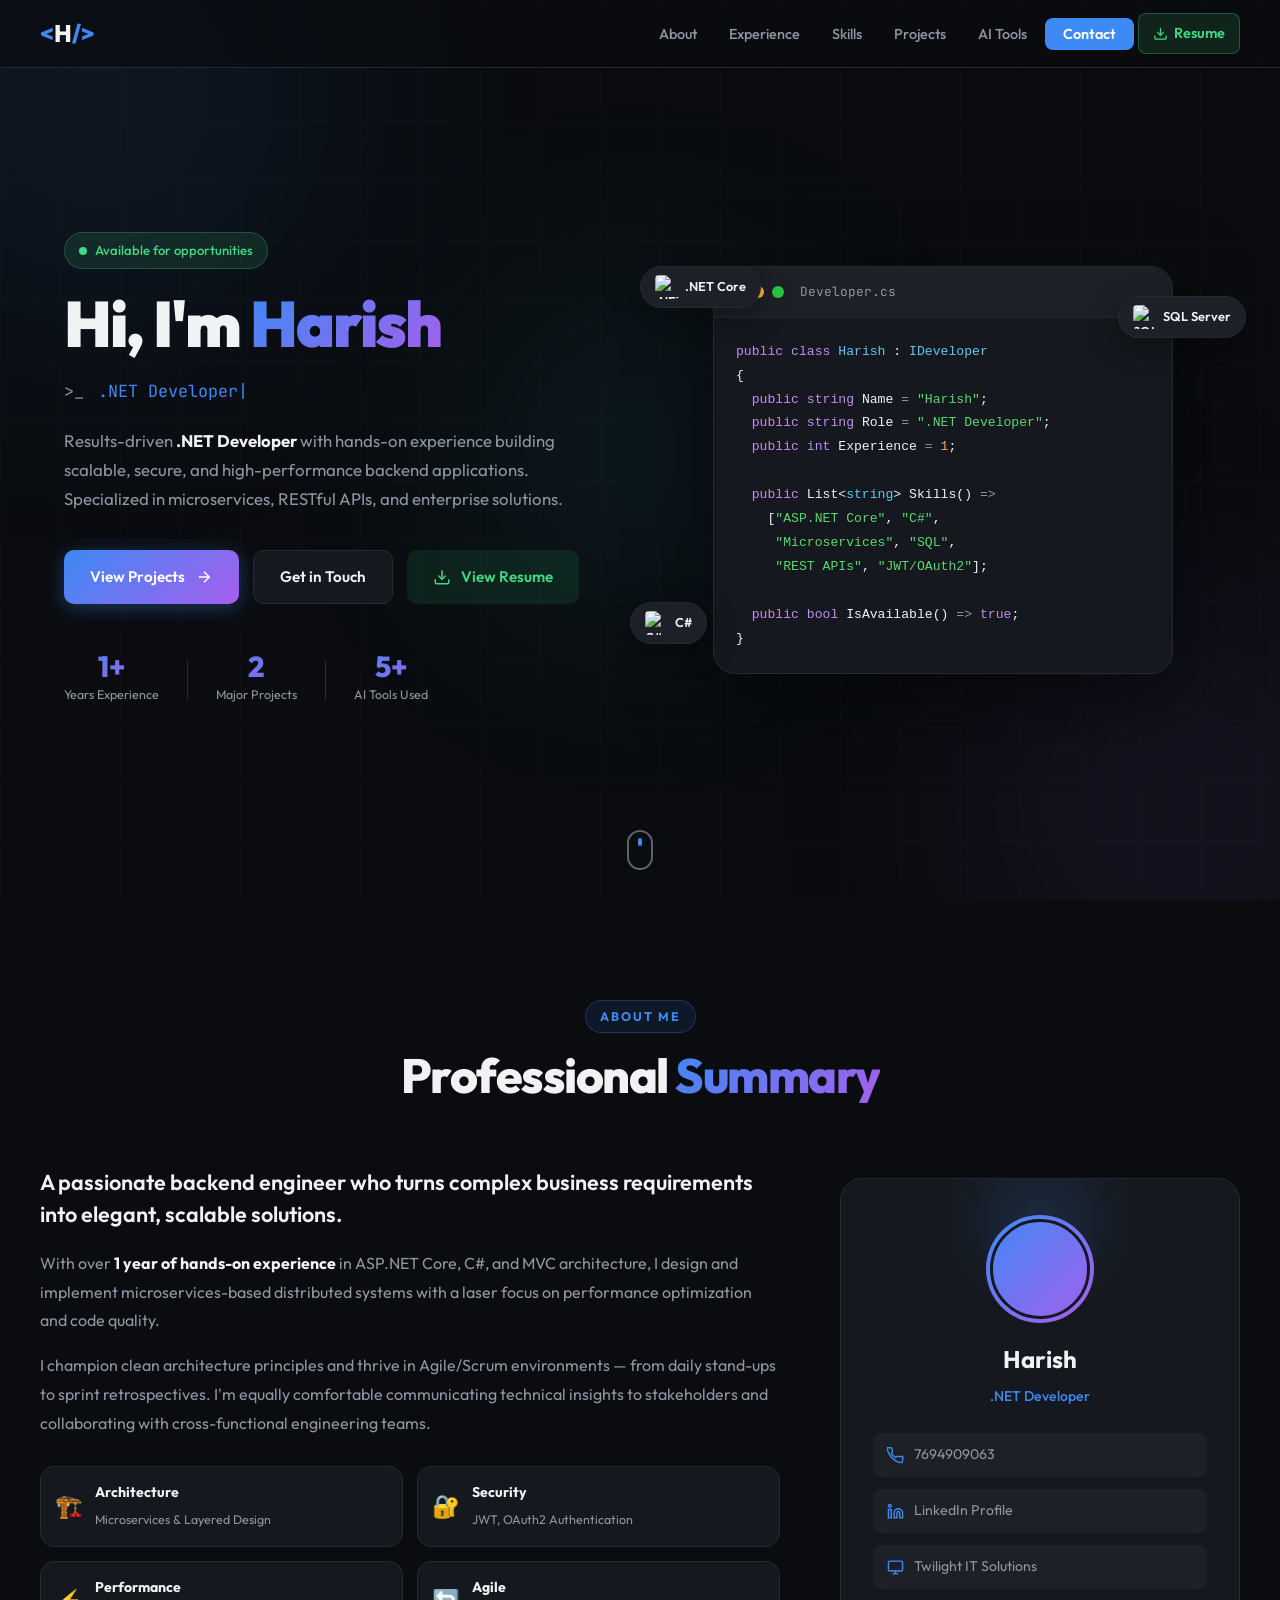
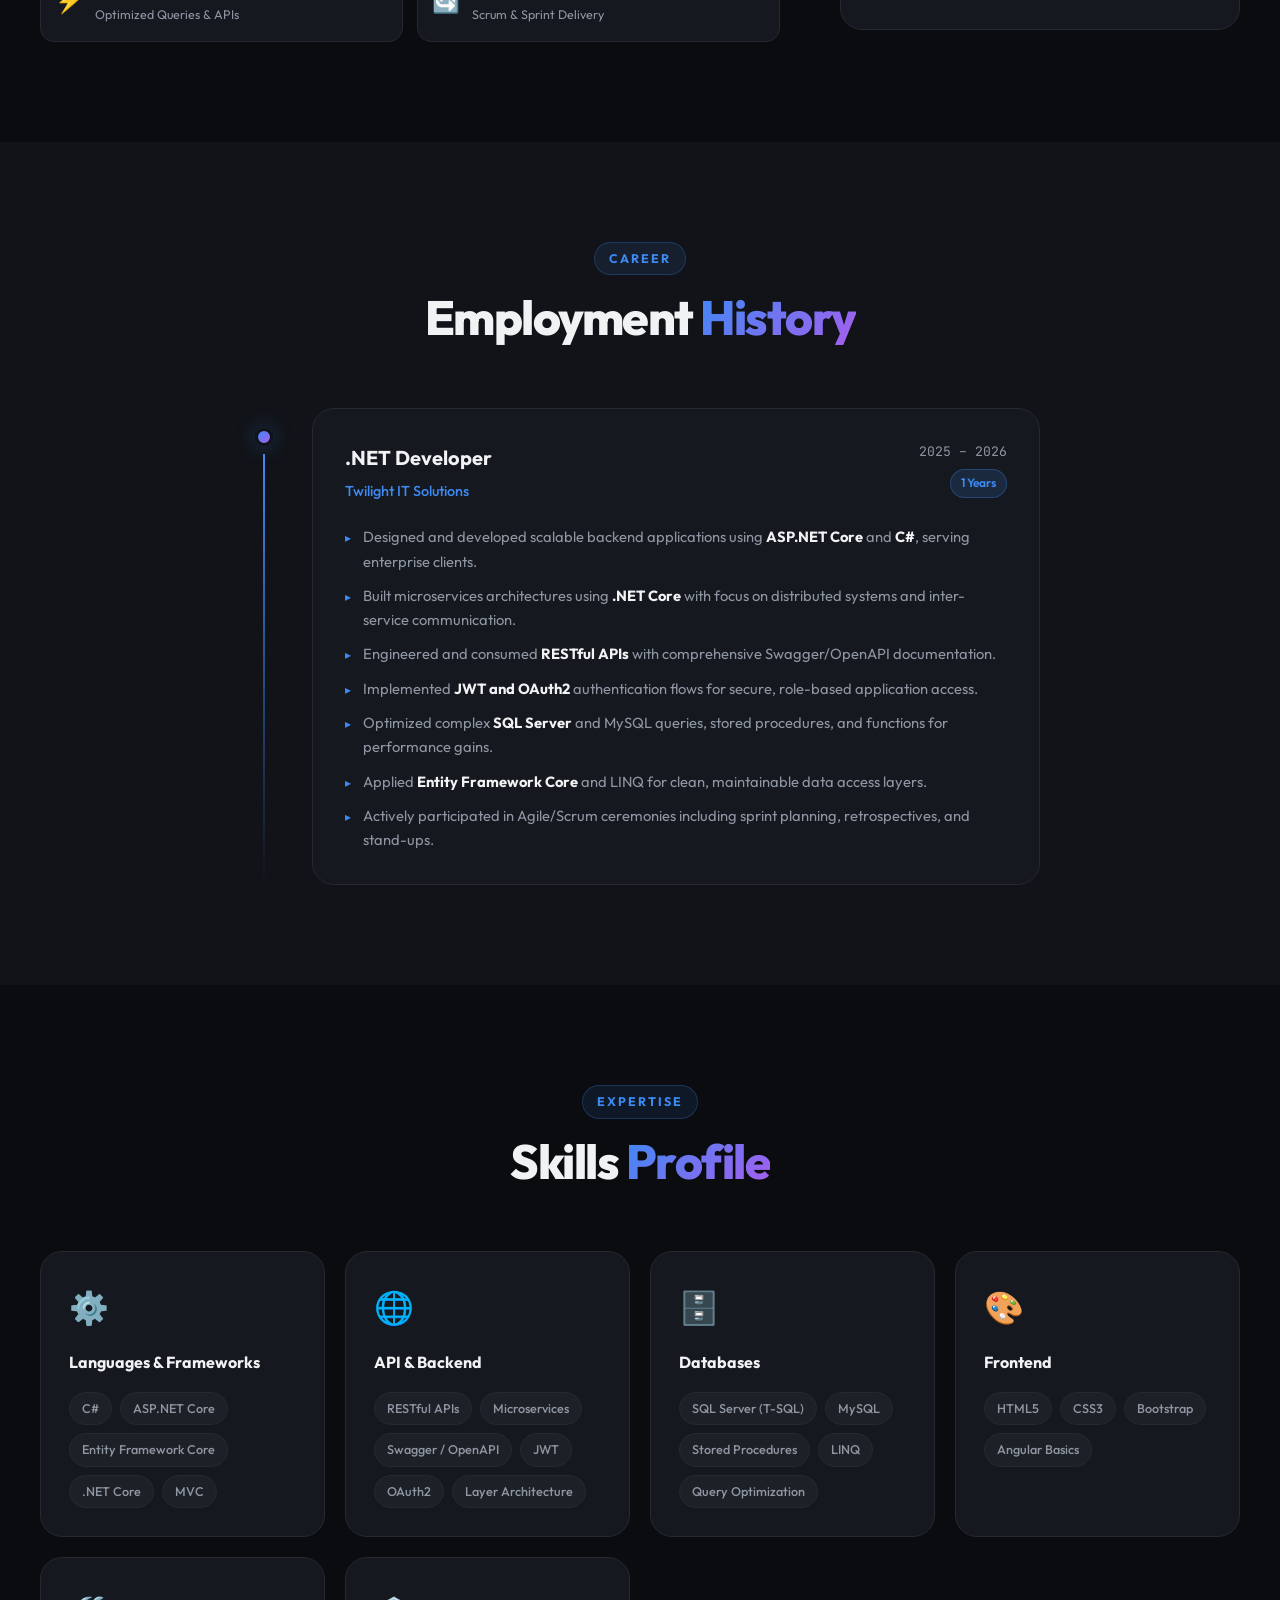
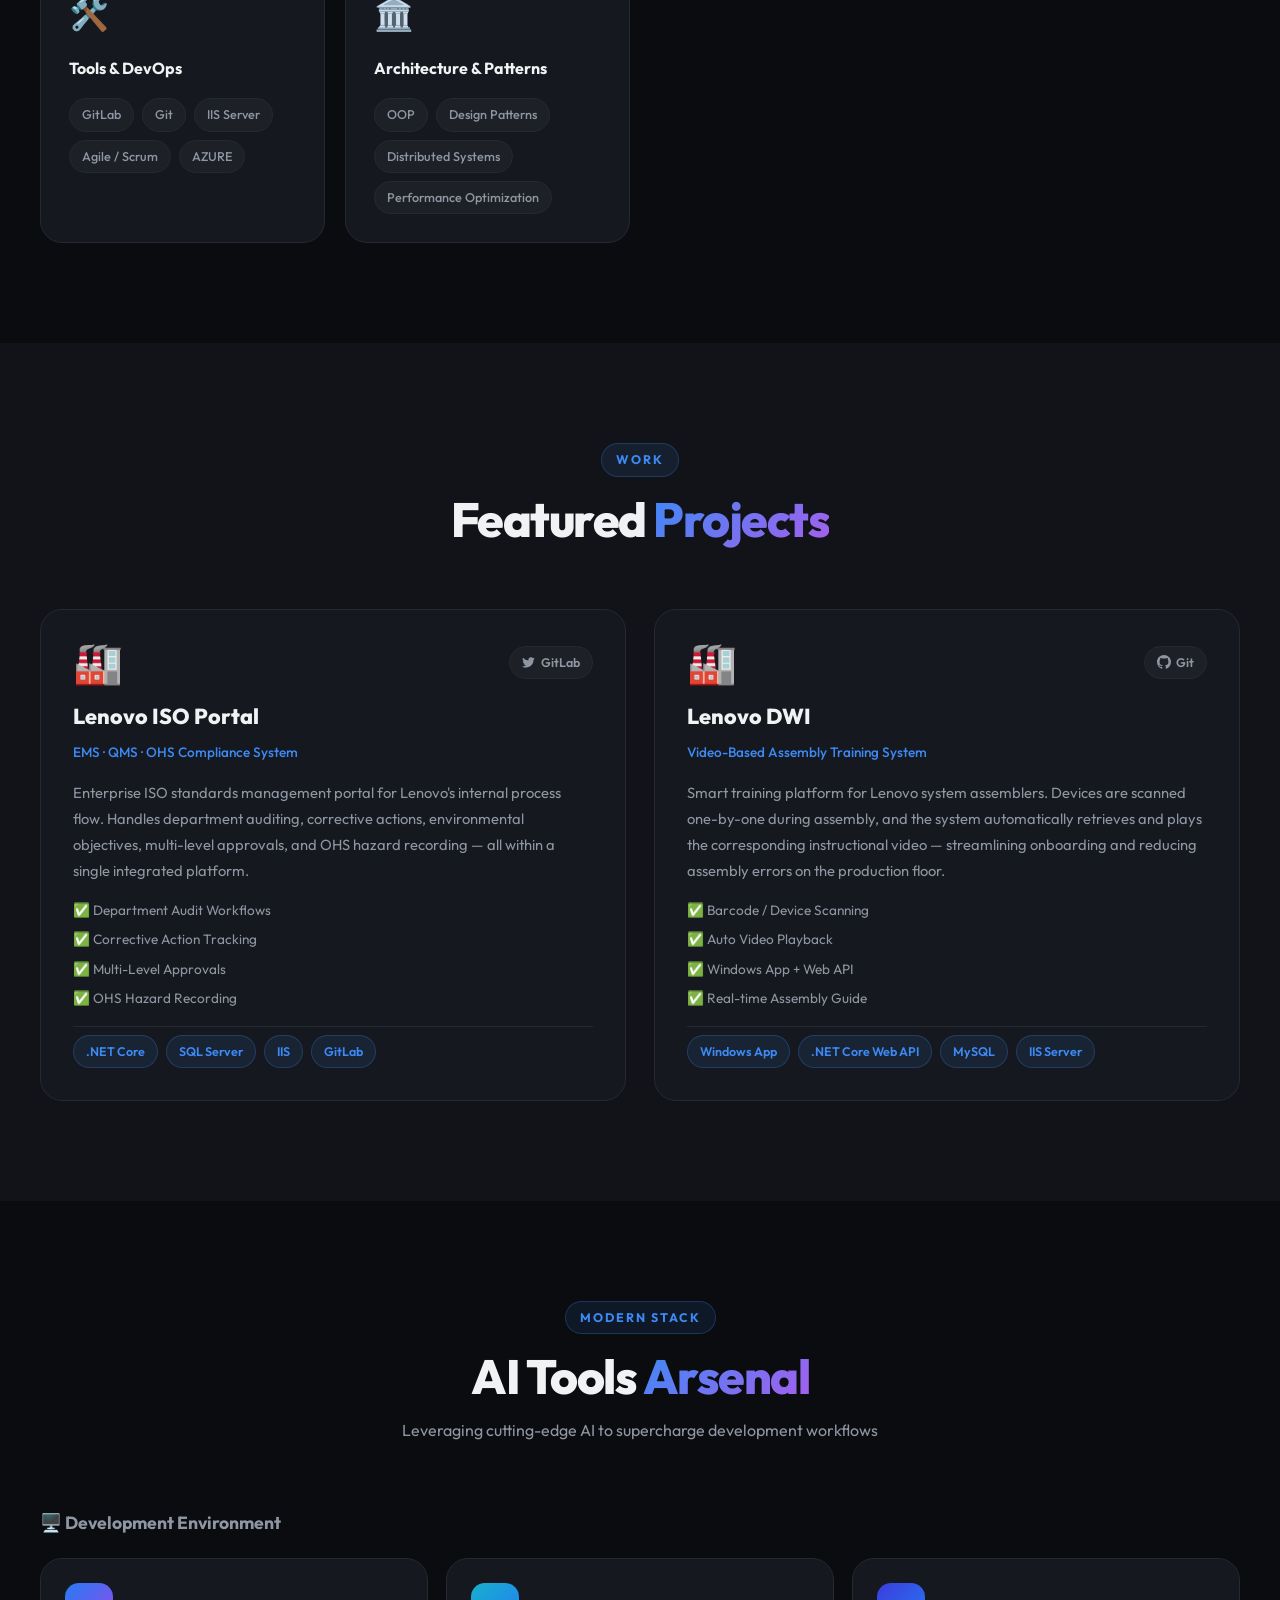
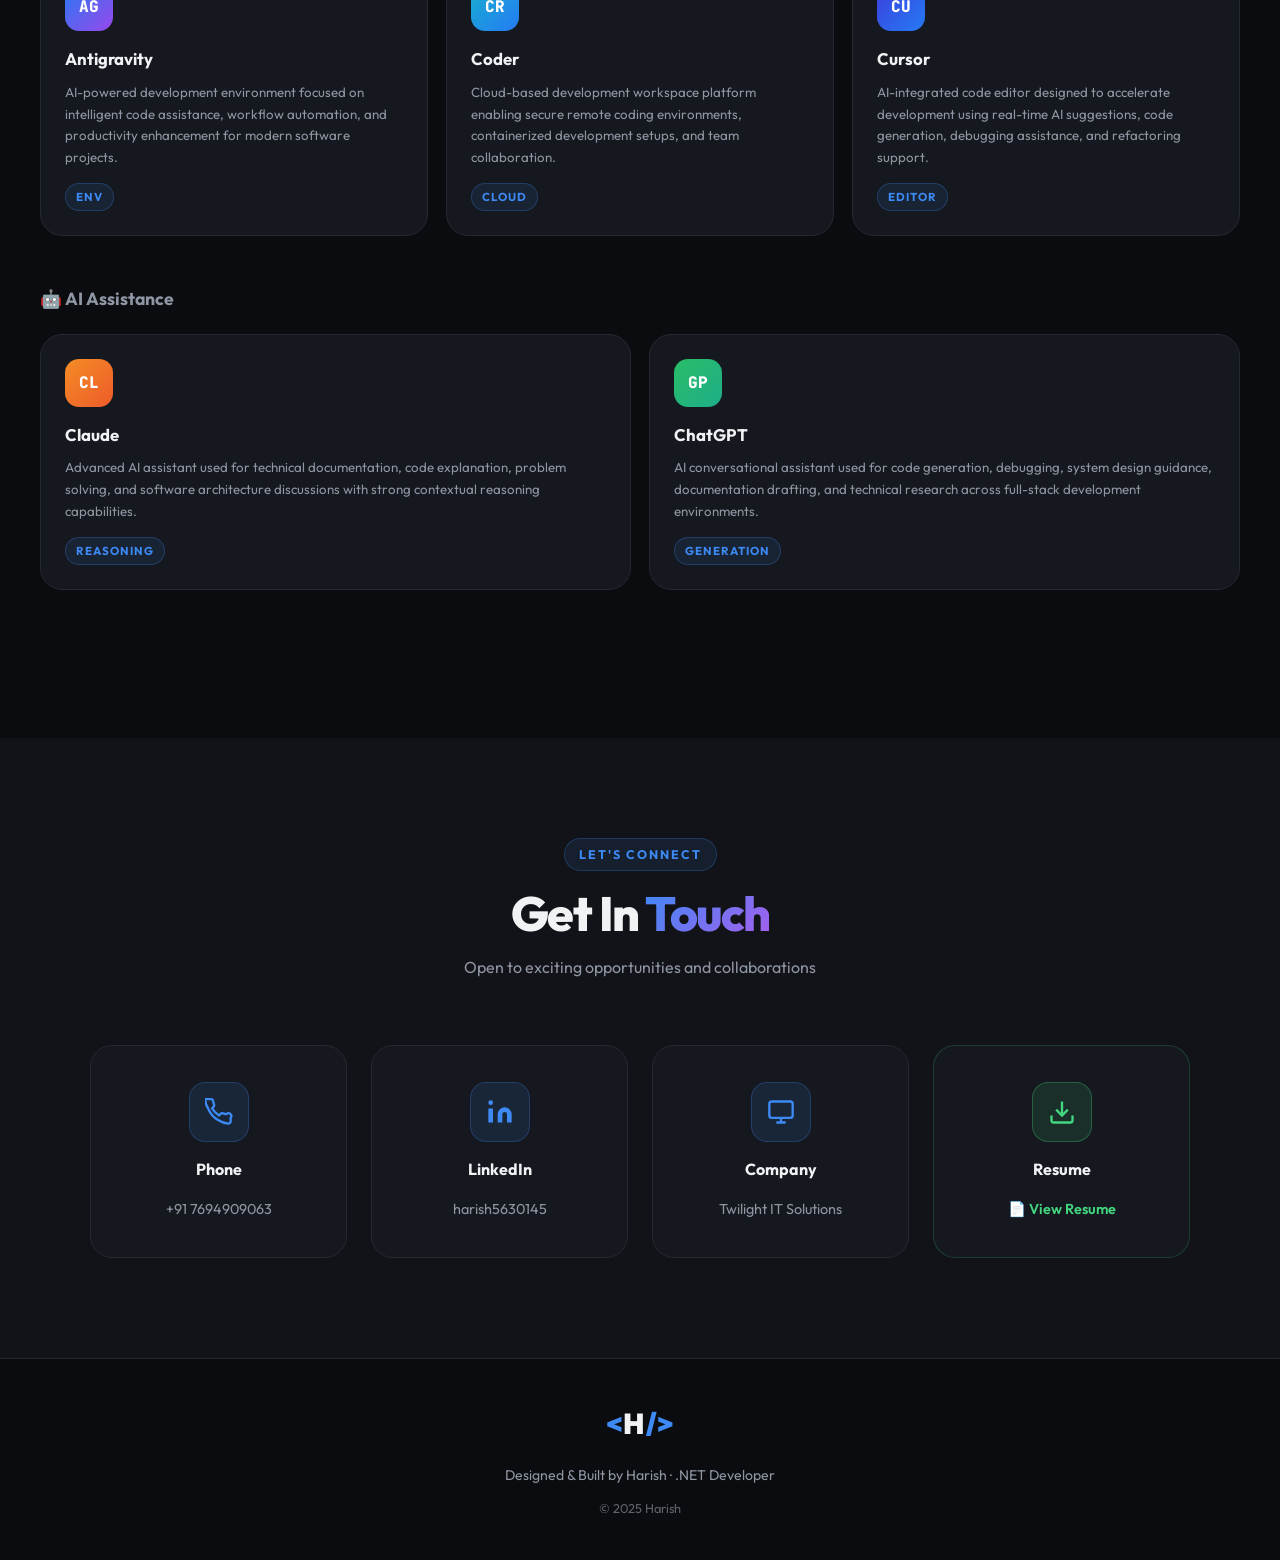
==== commit 8e6f2cd8: "Update index.html" ====
--- a/index.html
+++ b/index.html
@@ -360,6 +360,7 @@
                         <span class="skill-tag">Git</span>
                         <span class="skill-tag">IIS Server</span>
                         <span class="skill-tag">Agile / Scrum</span>
+                        <span class="skill-tag">AZURE</span>
                     </div>
                 </div>
                 <div class="skill-category-card">
@@ -621,4 +622,5 @@
     <script src="script.js"></script>
 </body>
 
-</html>+
+</html>
